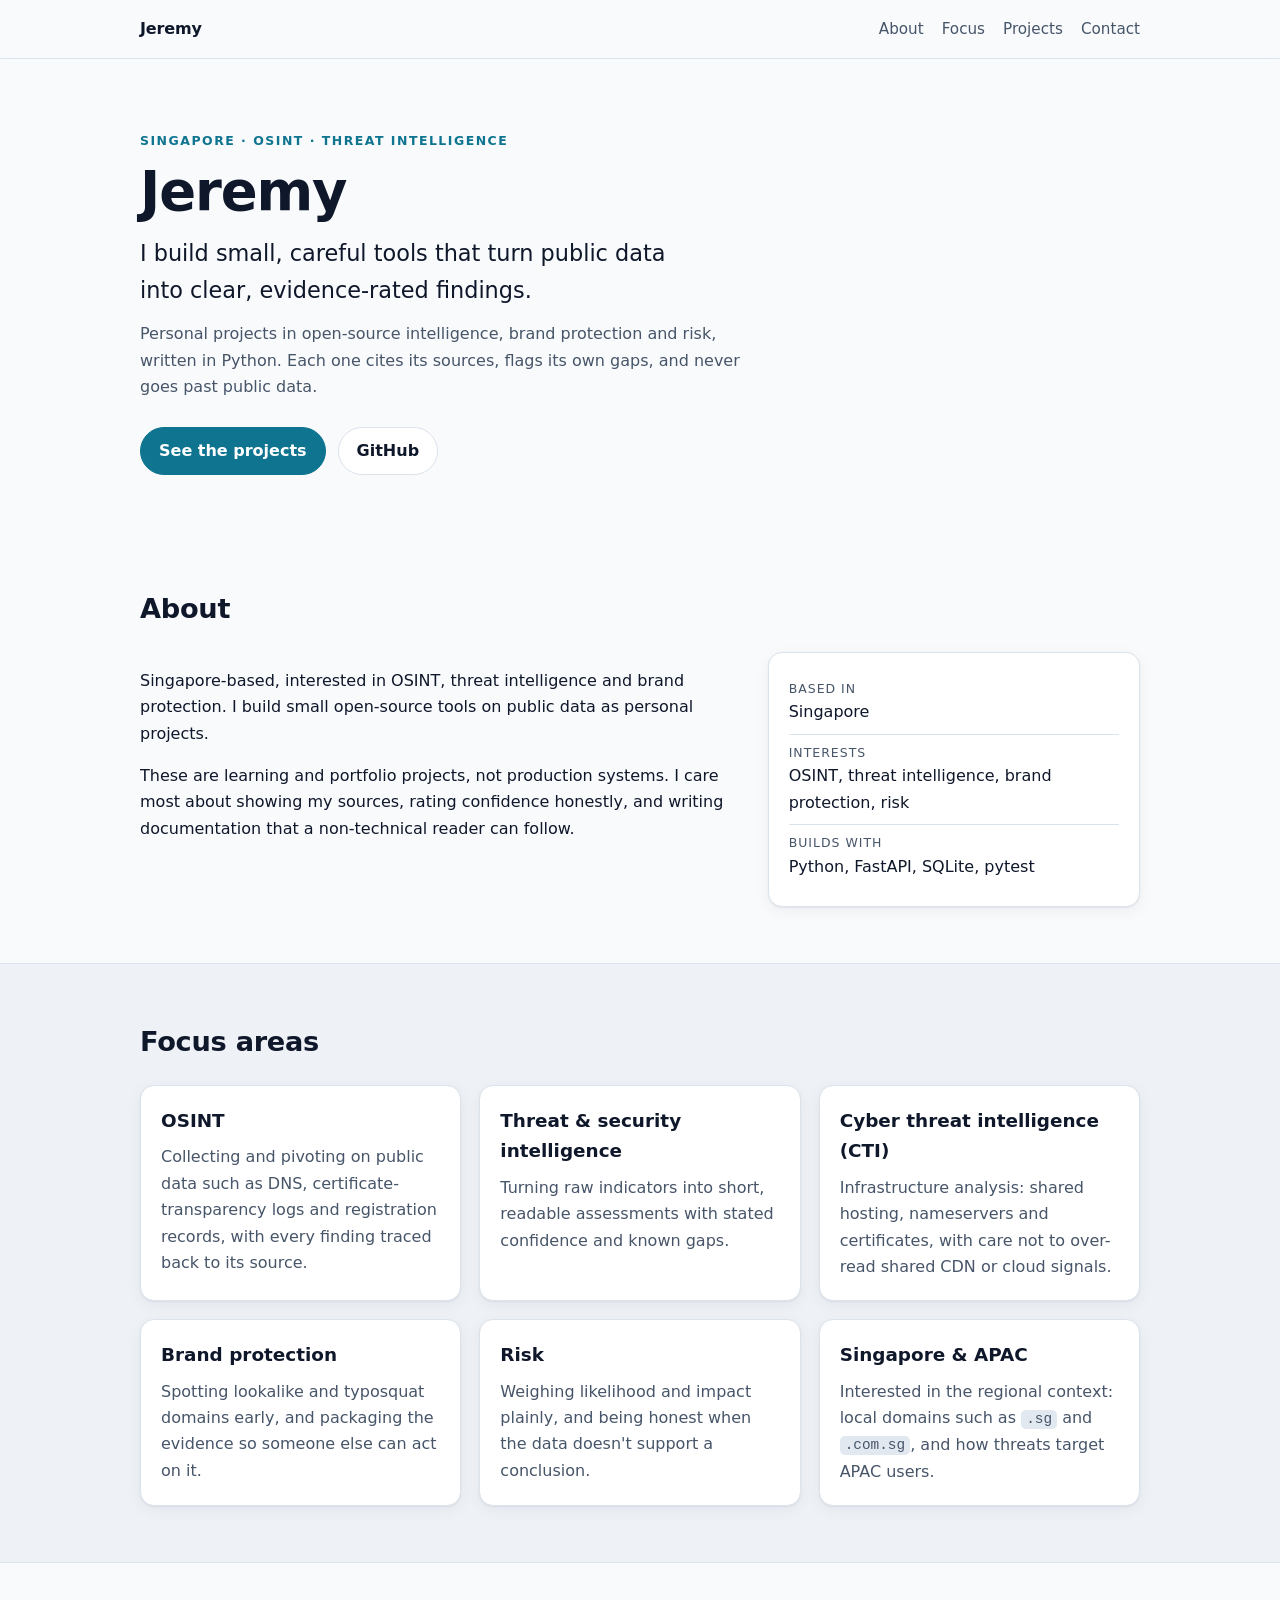
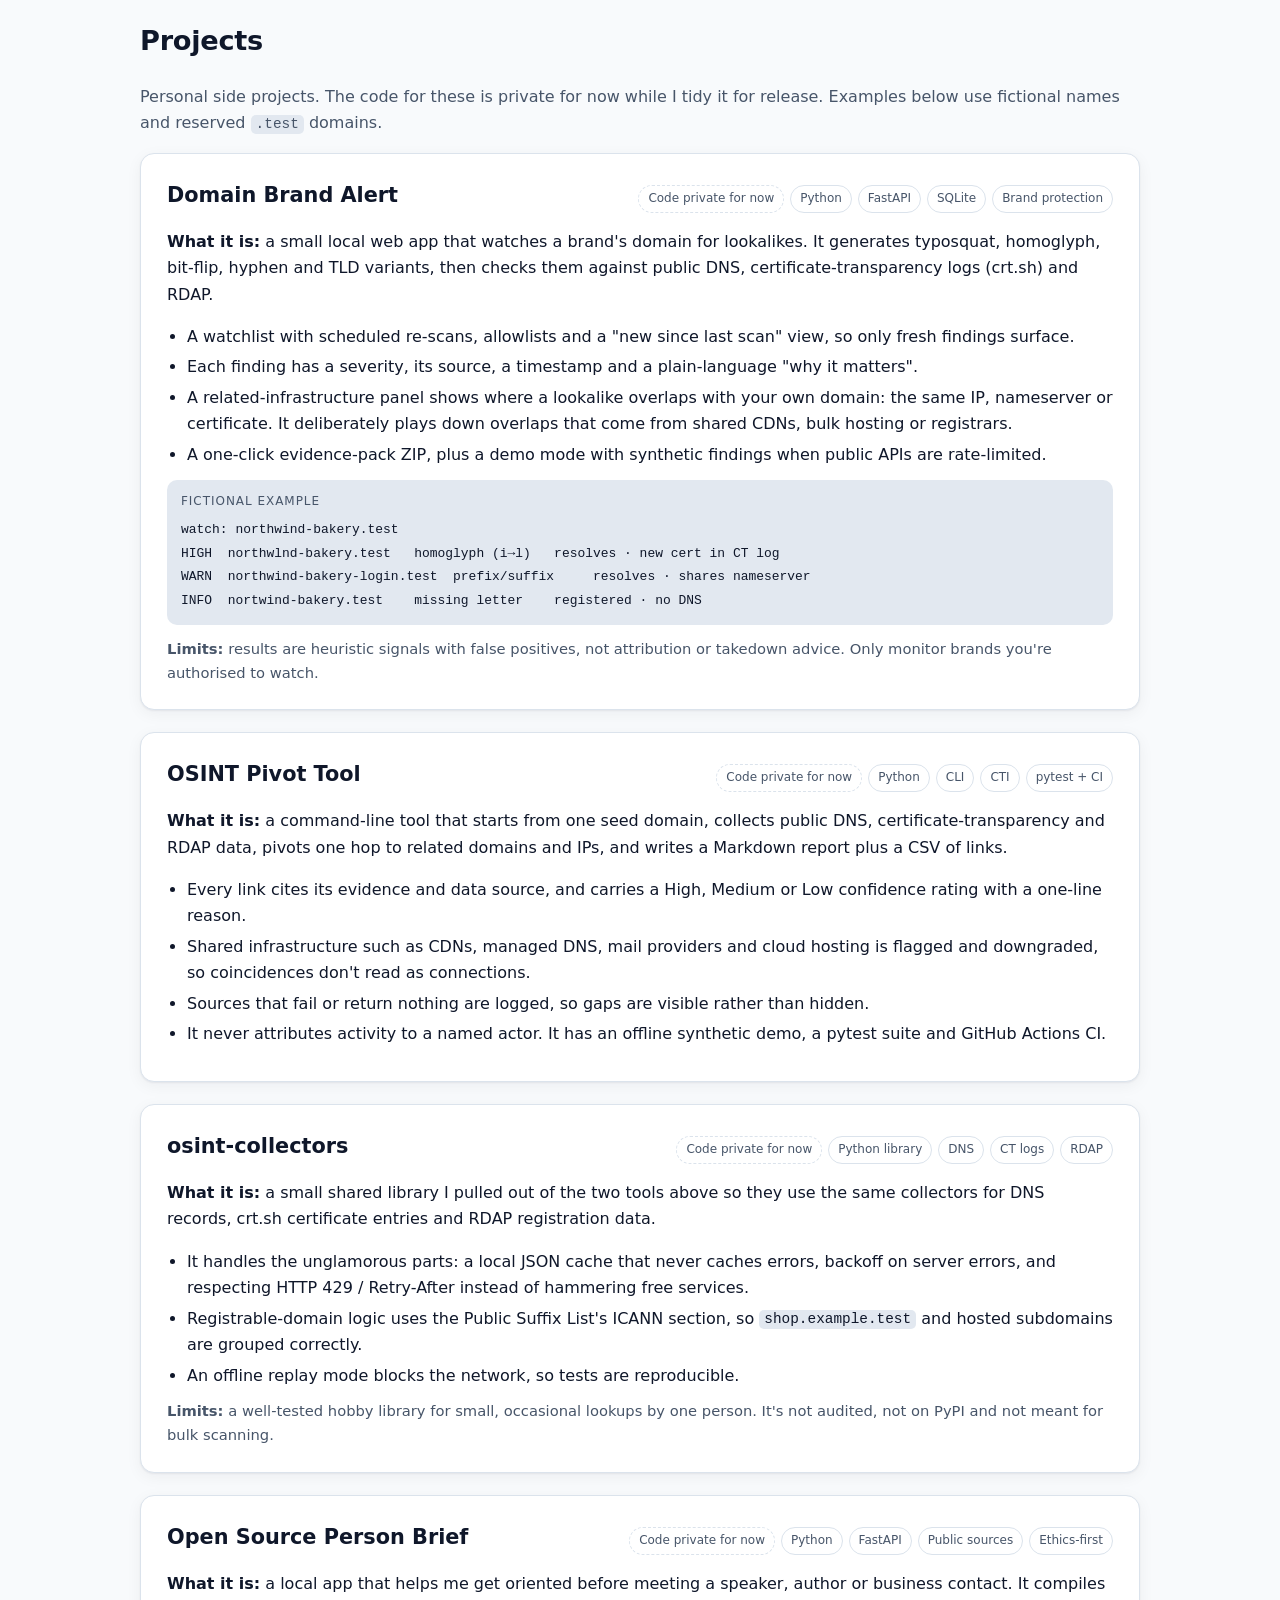
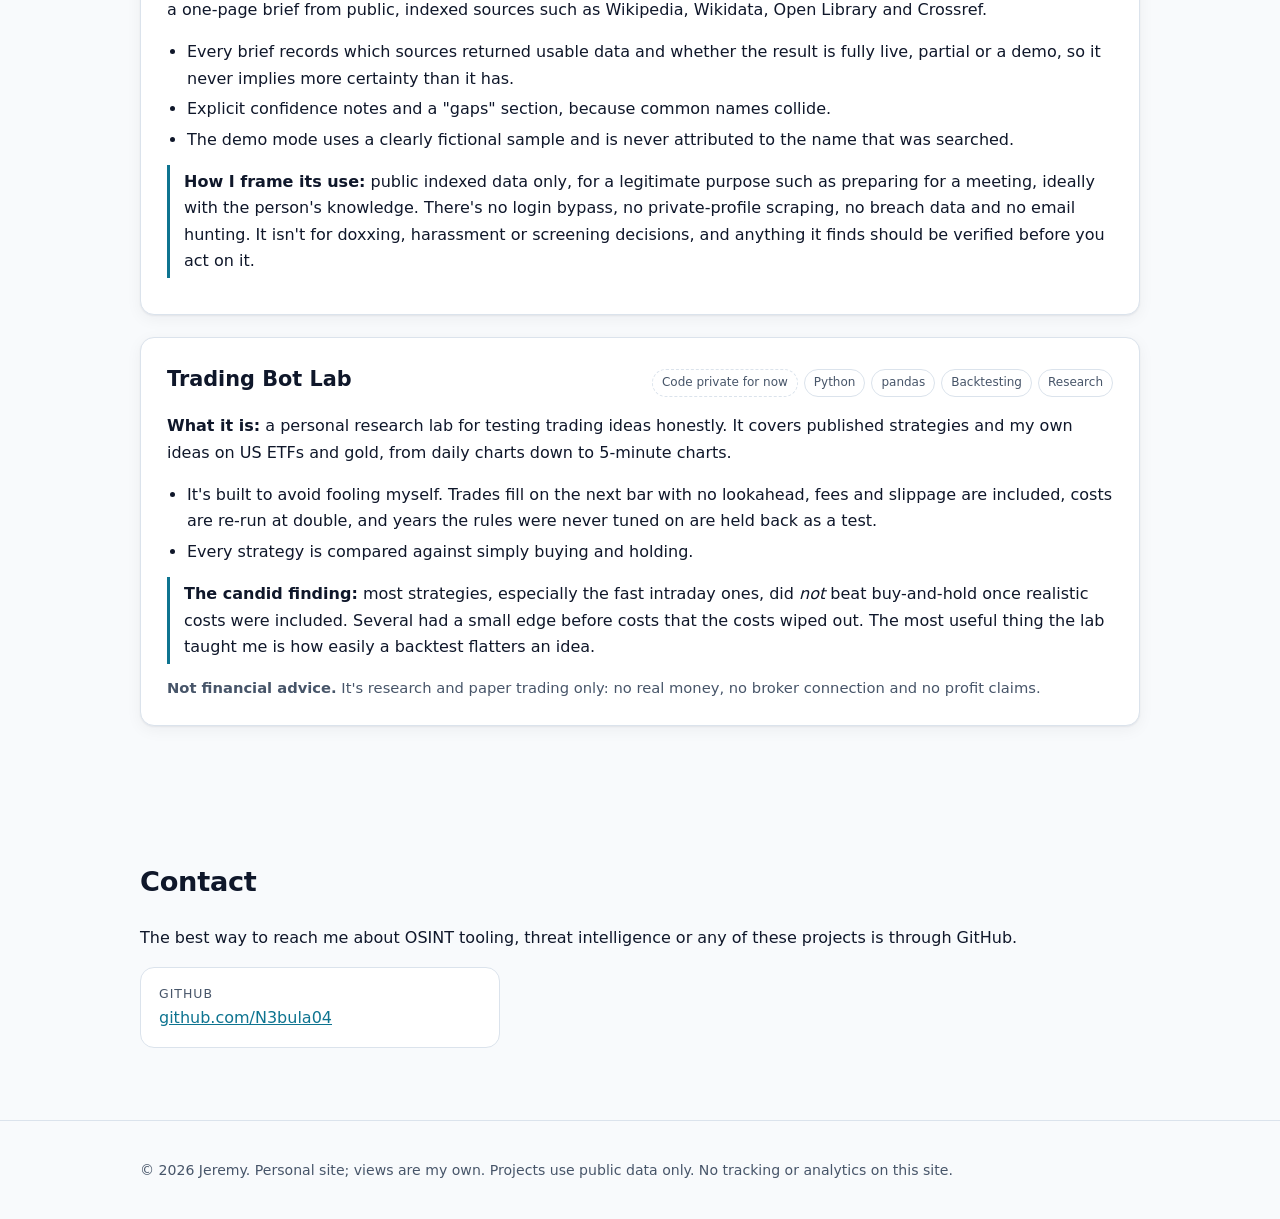
==== index.html @ 73bd2226 "Personal site: one-page static site for GitHub Pages" ====
<!doctype html>
<html lang="en-SG">
<head>
<meta charset="utf-8">
<meta name="viewport" content="width=device-width, initial-scale=1">
<title>Jeremy | OSINT &amp; threat intelligence projects</title>
<meta name="description" content="Personal site of Jeremy, Singapore: OSINT, threat intelligence and brand-protection side projects built on public data.">
<meta name="color-scheme" content="light dark">
<!-- No analytics, no tracking scripts, no external fonts. -->
<link rel="stylesheet" href="style.css">
</head>
<body>
<a class="skip" href="#main">Skip to content</a>

<header class="site-header">
  <nav class="wrap nav" aria-label="Main">
    <a class="brand" href="#top">Jeremy</a>
    <ul>
      <li><a href="#about">About</a></li>
      <li><a href="#focus">Focus</a></li>
      <li><a href="#projects">Projects</a></li>
      <li><a href="#contact">Contact</a></li>
    </ul>
  </nav>
</header>

<main id="main">
<section class="hero" id="top">
  <div class="wrap">
    <p class="eyebrow">Singapore · OSINT · Threat intelligence</p>
    <h1>Jeremy</h1>
    <p class="tagline">I build small, careful tools that turn public data into clear, evidence-rated findings.</p>
    <p class="lede">Personal projects in open-source intelligence, brand protection and risk, written in Python. Each one cites its sources, flags its own gaps, and never goes past public data.</p>
    <div class="cta">
      <a class="btn primary" href="#projects">See the projects</a>
      <a class="btn" href="https://github.com/N3bula04" rel="me noopener">GitHub</a>
    </div>
  </div>
</section>

<section id="about" class="wrap section">
  <h2>About</h2>
  <div class="about">
    <div>
      <p>Singapore-based, interested in OSINT, threat intelligence and brand protection. I build small open-source tools on public data as personal projects.</p>
      <p>These are learning and portfolio projects, not production systems. I care most about showing my sources, rating confidence honestly, and writing documentation that a non-technical reader can follow.</p>
    </div>
    <ul class="facts">
      <li><span>Based in</span> Singapore</li>
      <li><span>Interests</span> OSINT, threat intelligence, brand protection, risk</li>
      <li><span>Builds with</span> Python, FastAPI, SQLite, pytest</li>
    </ul>
  </div>
</section>

<section id="focus" class="band">
  <div class="wrap section">
    <h2>Focus areas</h2>
    <div class="grid cards6">
      <article class="card"><h3>OSINT</h3><p>Collecting and pivoting on public data such as DNS, certificate-transparency logs and registration records, with every finding traced back to its source.</p></article>
      <article class="card"><h3>Threat &amp; security intelligence</h3><p>Turning raw indicators into short, readable assessments with stated confidence and known gaps.</p></article>
      <article class="card"><h3>Cyber threat intelligence (CTI)</h3><p>Infrastructure analysis: shared hosting, nameservers and certificates, with care not to over-read shared CDN or cloud signals.</p></article>
      <article class="card"><h3>Brand protection</h3><p>Spotting lookalike and typosquat domains early, and packaging the evidence so someone else can act on it.</p></article>
      <article class="card"><h3>Risk</h3><p>Weighing likelihood and impact plainly, and being honest when the data doesn't support a conclusion.</p></article>
      <article class="card"><h3>Singapore &amp; APAC</h3><p>Interested in the regional context: local domains such as <code>.sg</code> and <code>.com.sg</code>, and how threats target APAC users.</p></article>
    </div>
  </div>
</section>

<section id="projects" class="wrap section">
  <h2>Projects</h2>
  <p class="muted">Personal side projects. The code for these is private for now while I tidy it for release. Examples below use fictional names and reserved <code>.test</code> domains.</p>

  <article class="project">
    <header><h3>Domain Brand Alert</h3><p class="tags"><span class="priv">Code private for now</span><span>Python</span><span>FastAPI</span><span>SQLite</span><span>Brand protection</span></p></header>
    <p><strong>What it is:</strong> a small local web app that watches a brand's domain for lookalikes. It generates typosquat, homoglyph, bit-flip, hyphen and TLD variants, then checks them against public DNS, certificate-transparency logs (crt.sh) and RDAP.</p>
    <ul>
      <li>A watchlist with scheduled re-scans, allowlists and a "new since last scan" view, so only fresh findings surface.</li>
      <li>Each finding has a severity, its source, a timestamp and a plain-language "why it matters".</li>
      <li>A related-infrastructure panel shows where a lookalike overlaps with your own domain: the same IP, nameserver or certificate. It deliberately plays down overlaps that come from shared CDNs, bulk hosting or registrars.</li>
      <li>A one-click evidence-pack ZIP, plus a demo mode with synthetic findings when public APIs are rate-limited.</li>
    </ul>
    <div class="example" aria-label="Fictional example">
      <p class="ex-title">Fictional example</p>
      <pre><code>watch: northwind-bakery.test
HIGH  northwlnd-bakery.test   homoglyph (i→l)   resolves · new cert in CT log
WARN  northwind-bakery-login.test  prefix/suffix     resolves · shares nameserver
INFO  nortwind-bakery.test    missing letter    registered · no DNS</code></pre>
    </div>
    <p class="limits"><strong>Limits:</strong> results are heuristic signals with false positives, not attribution or takedown advice. Only monitor brands you're authorised to watch.</p>
  </article>

  <article class="project">
    <header><h3>OSINT Pivot Tool</h3><p class="tags"><span class="priv">Code private for now</span><span>Python</span><span>CLI</span><span>CTI</span><span>pytest + CI</span></p></header>
    <p><strong>What it is:</strong> a command-line tool that starts from one seed domain, collects public DNS, certificate-transparency and RDAP data, pivots one hop to related domains and IPs, and writes a Markdown report plus a CSV of links.</p>
    <ul>
      <li>Every link cites its evidence and data source, and carries a High, Medium or Low confidence rating with a one-line reason.</li>
      <li>Shared infrastructure such as CDNs, managed DNS, mail providers and cloud hosting is flagged and downgraded, so coincidences don't read as connections.</li>
      <li>Sources that fail or return nothing are logged, so gaps are visible rather than hidden.</li>
      <li>It never attributes activity to a named actor. It has an offline synthetic demo, a pytest suite and GitHub Actions CI.</li>
    </ul>
  </article>

  <article class="project">
    <header><h3>osint-collectors</h3><p class="tags"><span class="priv">Code private for now</span><span>Python library</span><span>DNS</span><span>CT logs</span><span>RDAP</span></p></header>
    <p><strong>What it is:</strong> a small shared library I pulled out of the two tools above so they use the same collectors for DNS records, crt.sh certificate entries and RDAP registration data.</p>
    <ul>
      <li>It handles the unglamorous parts: a local JSON cache that never caches errors, backoff on server errors, and respecting HTTP 429 / Retry-After instead of hammering free services.</li>
      <li>Registrable-domain logic uses the Public Suffix List's ICANN section, so <code>shop.example.test</code> and hosted subdomains are grouped correctly.</li>
      <li>An offline replay mode blocks the network, so tests are reproducible.</li>
    </ul>
    <p class="limits"><strong>Limits:</strong> a well-tested hobby library for small, occasional lookups by one person. It's not audited, not on PyPI and not meant for bulk scanning.</p>
  </article>

  <article class="project">
    <header><h3>Open Source Person Brief</h3><p class="tags"><span class="priv">Code private for now</span><span>Python</span><span>FastAPI</span><span>Public sources</span><span>Ethics-first</span></p></header>
    <p><strong>What it is:</strong> a local app that helps me get oriented before meeting a speaker, author or business contact. It compiles a one-page brief from public, indexed sources such as Wikipedia, Wikidata, Open Library and Crossref.</p>
    <ul>
      <li>Every brief records which sources returned usable data and whether the result is fully live, partial or a demo, so it never implies more certainty than it has.</li>
      <li>Explicit confidence notes and a "gaps" section, because common names collide.</li>
      <li>The demo mode uses a clearly fictional sample and is never attributed to the name that was searched.</li>
    </ul>
    <div class="ethics">
      <p><strong>How I frame its use:</strong> public indexed data only, for a legitimate purpose such as preparing for a meeting, ideally with the person's knowledge. There's no login bypass, no private-profile scraping, no breach data and no email hunting. It isn't for doxxing, harassment or screening decisions, and anything it finds should be verified before you act on it.</p>
    </div>
  </article>

  <article class="project">
    <header><h3>Trading Bot Lab</h3><p class="tags"><span class="priv">Code private for now</span><span>Python</span><span>pandas</span><span>Backtesting</span><span>Research</span></p></header>
    <p><strong>What it is:</strong> a personal research lab for testing trading ideas honestly. It covers published strategies and my own ideas on US ETFs and gold, from daily charts down to 5-minute charts.</p>
    <ul>
      <li>It's built to avoid fooling myself. Trades fill on the next bar with no lookahead, fees and slippage are included, costs are re-run at double, and years the rules were never tuned on are held back as a test.</li>
      <li>Every strategy is compared against simply buying and holding.</li>
    </ul>
    <p class="finding"><strong>The candid finding:</strong> most strategies, especially the fast intraday ones, did <em>not</em> beat buy-and-hold once realistic costs were included. Several had a small edge before costs that the costs wiped out. The most useful thing the lab taught me is how easily a backtest flatters an idea.</p>
    <p class="limits"><strong>Not financial advice.</strong> It's research and paper trading only: no real money, no broker connection and no profit claims.</p>
  </article>
</section>


<section id="contact" class="wrap section">
  <h2>Contact</h2>
  <p>The best way to reach me about OSINT tooling, threat intelligence or any of these projects is through GitHub.</p>
  <ul class="contact">
    <li><span>GitHub</span> <a href="https://github.com/N3bula04" rel="me noopener">github.com/N3bula04</a></li>
  </ul>
</section>
</main>

<footer class="site-footer">
  <div class="wrap">
    <p>© 2026 Jeremy. Personal site; views are my own. Projects use public data only. No tracking or analytics on this site.</p>
  </div>
</footer>
</body>
</html>
---- style.css ----
:root{
  --bg:#f8fafc; --surface:#ffffff; --band:#eef2f7; --text:#0f172a; --muted:#475569;
  --border:#dbe3ec; --accent:#0e7490; --accent-ink:#ffffff; --code:#e2e8f0; --mark:#fef3c7; --mark-ink:#78350f;
  --radius:14px; --shadow:0 1px 2px rgba(15,23,42,.06),0 4px 16px rgba(15,23,42,.05);
}
@media (prefers-color-scheme: dark){
  :root{
    --bg:#0b1220; --surface:#111a2b; --band:#0f1728; --text:#e5e9f0; --muted:#9aa7ba;
    --border:#22304a; --accent:#22d3ee; --accent-ink:#06202a; --code:#1a2539; --mark:#3b2f0b; --mark-ink:#fde68a;
    --shadow:none;
  }
}
*{box-sizing:border-box}
html{scroll-behavior:smooth}
body{margin:0;background:var(--bg);color:var(--text);font:16px/1.65 system-ui,-apple-system,"Segoe UI",Roboto,"Helvetica Neue",Arial,sans-serif;-webkit-text-size-adjust:100%}
a{color:var(--accent)}
code,pre{font-family:ui-monospace,SFMono-Regular,Menlo,Consolas,monospace;font-size:.9em}
code{background:var(--code);padding:.1em .35em;border-radius:5px}
mark{background:var(--mark);color:var(--mark-ink);padding:0 .2em;border-radius:4px}
.ph{color:var(--muted)}
.wrap{max-width:1040px;margin:0 auto;padding:0 20px}
.skip{position:absolute;left:-9999px}.skip:focus{left:12px;top:12px;background:var(--surface);padding:8px;z-index:10}
.draft-banner{background:var(--mark);color:var(--mark-ink);text-align:center;font-size:.85rem;padding:6px 12px}
.site-header{position:sticky;top:0;z-index:5;background:color-mix(in srgb,var(--bg) 88%,transparent);backdrop-filter:blur(8px);border-bottom:1px solid var(--border)}
.nav{display:flex;align-items:center;justify-content:space-between;gap:12px;min-height:58px;flex-wrap:wrap}
.brand{font-weight:700;text-decoration:none;color:var(--text);letter-spacing:-.01em}
.nav ul{display:flex;gap:18px;list-style:none;margin:0;padding:0;flex-wrap:wrap}
.nav ul a{color:var(--muted);text-decoration:none;font-size:.95rem}.nav ul a:hover{color:var(--accent)}
.hero{padding:72px 0 56px}
.eyebrow{text-transform:uppercase;letter-spacing:.12em;font-size:.78rem;color:var(--accent);font-weight:600;margin:0 0 10px}
h1{font-size:clamp(2.2rem,6vw,3.4rem);line-height:1.1;margin:0 0 14px;letter-spacing:-.02em}
.tagline{font-size:clamp(1.15rem,2.6vw,1.4rem);margin:0 0 12px;max-width:40ch;font-weight:500}
.lede{color:var(--muted);max-width:62ch;margin:0 0 26px}
.cta{display:flex;gap:12px;flex-wrap:wrap}
.btn{display:inline-block;padding:10px 18px;border-radius:999px;border:1px solid var(--border);text-decoration:none;color:var(--text);font-weight:600;background:var(--surface)}
.btn.primary{background:var(--accent);border-color:var(--accent);color:var(--accent-ink)}
.section{padding:56px 20px}
.band{background:var(--band);border-top:1px solid var(--border);border-bottom:1px solid var(--border)}
h2{font-size:1.7rem;margin:0 0 20px;letter-spacing:-.01em}
h3{font-size:1.15rem;margin:0 0 8px}
.muted{color:var(--muted)}
.about{display:grid;grid-template-columns:1.6fr 1fr;gap:32px}
.facts{list-style:none;margin:0;padding:18px 20px;background:var(--surface);border:1px solid var(--border);border-radius:var(--radius);box-shadow:var(--shadow)}
.facts li{padding:8px 0;border-bottom:1px solid var(--border)}.facts li:last-child{border:0}
.facts span,.contact span{display:block;font-size:.78rem;text-transform:uppercase;letter-spacing:.08em;color:var(--muted)}
.grid{display:grid;gap:18px}
.cards6{grid-template-columns:repeat(3,1fr)}
.cards3{grid-template-columns:repeat(3,1fr)}
.card{background:var(--surface);border:1px solid var(--border);border-radius:var(--radius);padding:20px;box-shadow:var(--shadow)}
.card p{margin:0;color:var(--muted)}
.project{background:var(--surface);border:1px solid var(--border);border-radius:var(--radius);padding:24px 26px;margin:0 0 22px;box-shadow:var(--shadow)}
.project header{display:flex;justify-content:space-between;align-items:baseline;gap:12px;flex-wrap:wrap;margin-bottom:6px}
.project h3{font-size:1.3rem;margin:0}
.tags{display:flex;gap:6px;flex-wrap:wrap;margin:0}
.tags span{font-size:.75rem;padding:3px 9px;border-radius:999px;border:1px solid var(--border);color:var(--muted)}
.project ul{padding-left:20px;margin:10px 0}
.project li{margin:4px 0}
.limits{font-size:.92rem;color:var(--muted);margin:10px 0 0}
.example{background:var(--code);border-radius:10px;padding:12px 14px;margin:12px 0;overflow-x:auto}
.ex-title{margin:0 0 6px;font-size:.75rem;text-transform:uppercase;letter-spacing:.08em;color:var(--muted)}
.example pre{margin:0;white-space:pre}
.example code{background:none;padding:0}
.ethics,.finding{border-left:3px solid var(--accent);padding:4px 0 4px 14px;margin:12px 0}
.ethics p{margin:0}
.pill{font-size:.72rem;vertical-align:middle;padding:3px 9px;border-radius:999px;background:var(--mark);color:var(--mark-ink);font-weight:600;letter-spacing:.04em;text-transform:uppercase}
.disclosure{background:var(--surface);border:1px solid var(--border);border-radius:10px;padding:12px 16px;font-size:.95rem}
.kicker{font-size:.75rem!important;text-transform:uppercase;letter-spacing:.08em;color:var(--accent)!important;margin-bottom:6px!important}
.pick h3{margin-bottom:8px}.pick .meta{margin-top:10px;font-size:.9rem}
.contact{list-style:none;padding:0;display:grid;grid-template-columns:repeat(3,1fr);gap:18px}
.contact li{background:var(--surface);border:1px solid var(--border);border-radius:var(--radius);padding:16px 18px}
.site-footer{border-top:1px solid var(--border);padding:24px 0;color:var(--muted);font-size:.88rem}
@media (max-width:820px){
  .about{grid-template-columns:1fr}
  .cards6{grid-template-columns:repeat(2,1fr)}
  .cards3{grid-template-columns:1fr}
}
@media (max-width:540px){
  .cards6{grid-template-columns:1fr}
  .hero{padding:48px 0 36px}
  .section{padding:40px 18px}
  .nav ul{gap:12px}
  .project{padding:18px}
}
.tags .priv{border-style:dashed}
.contact{grid-template-columns:minmax(0,360px)}
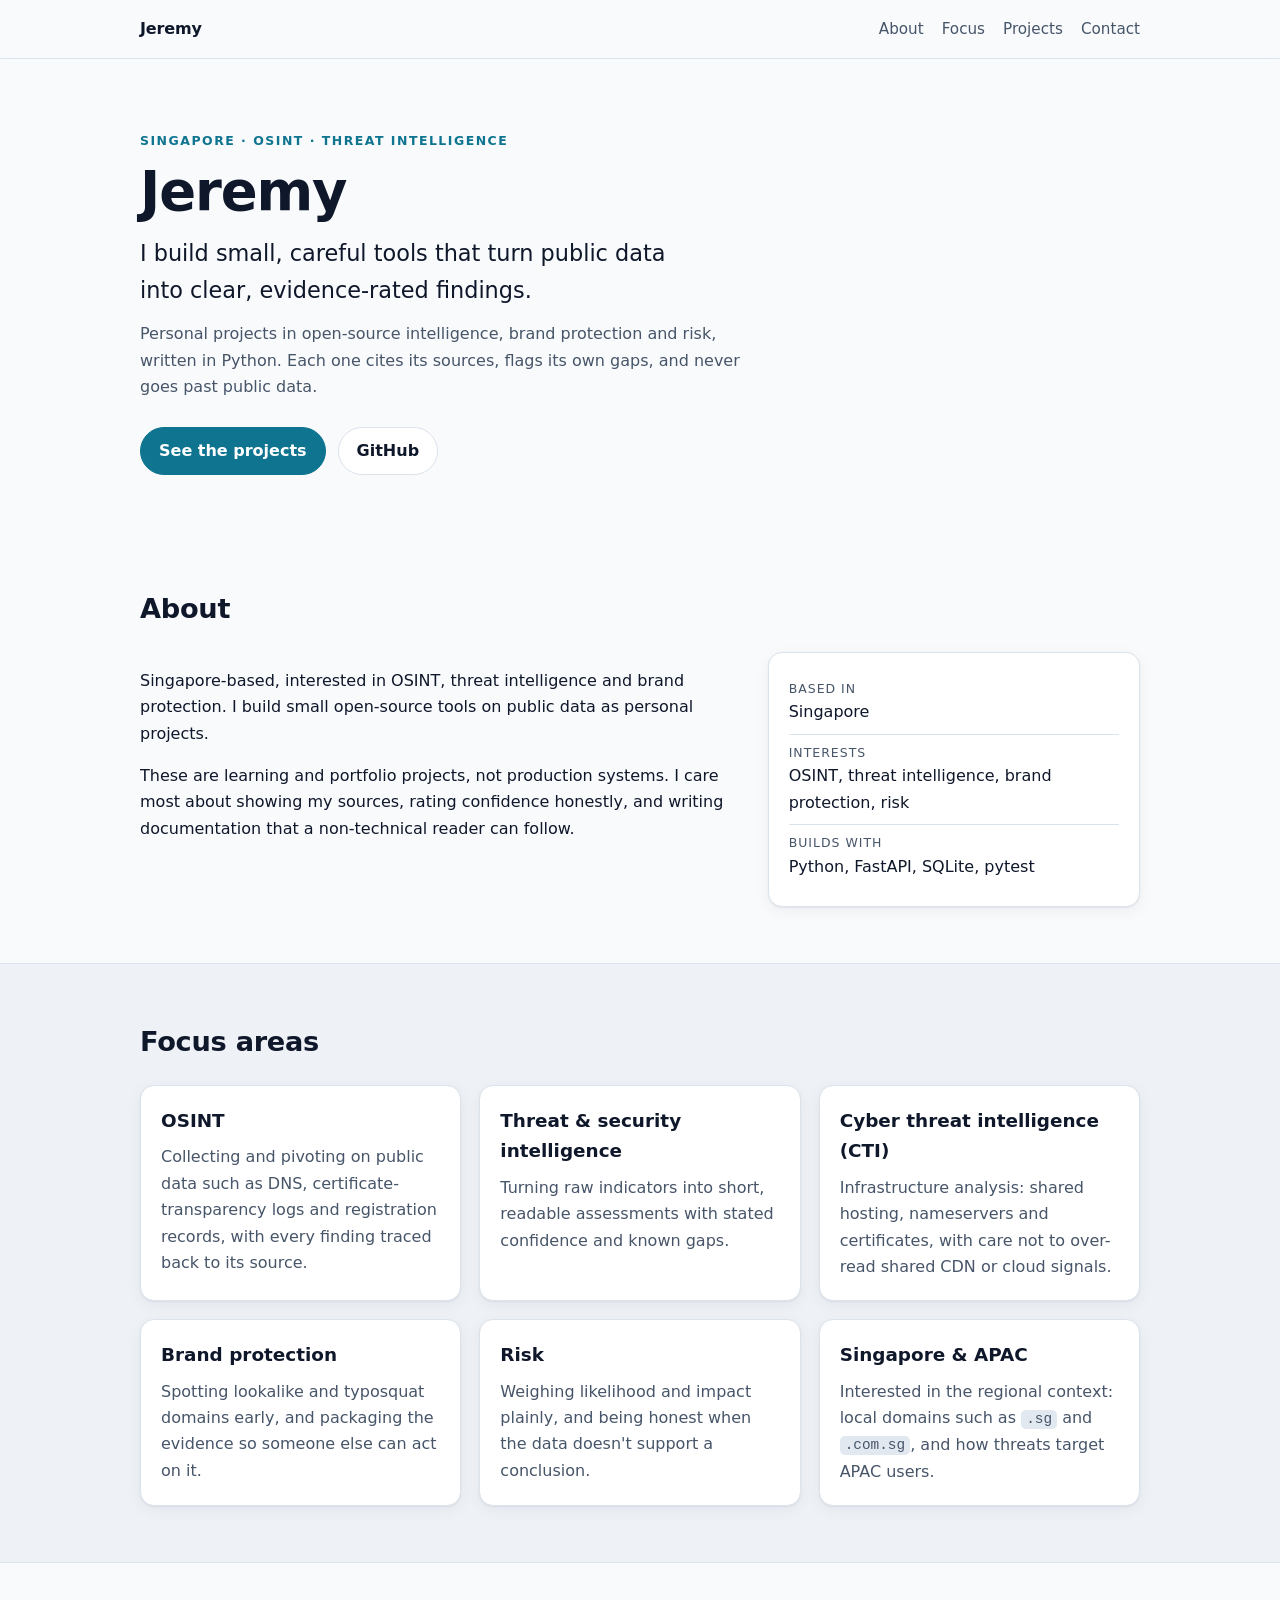
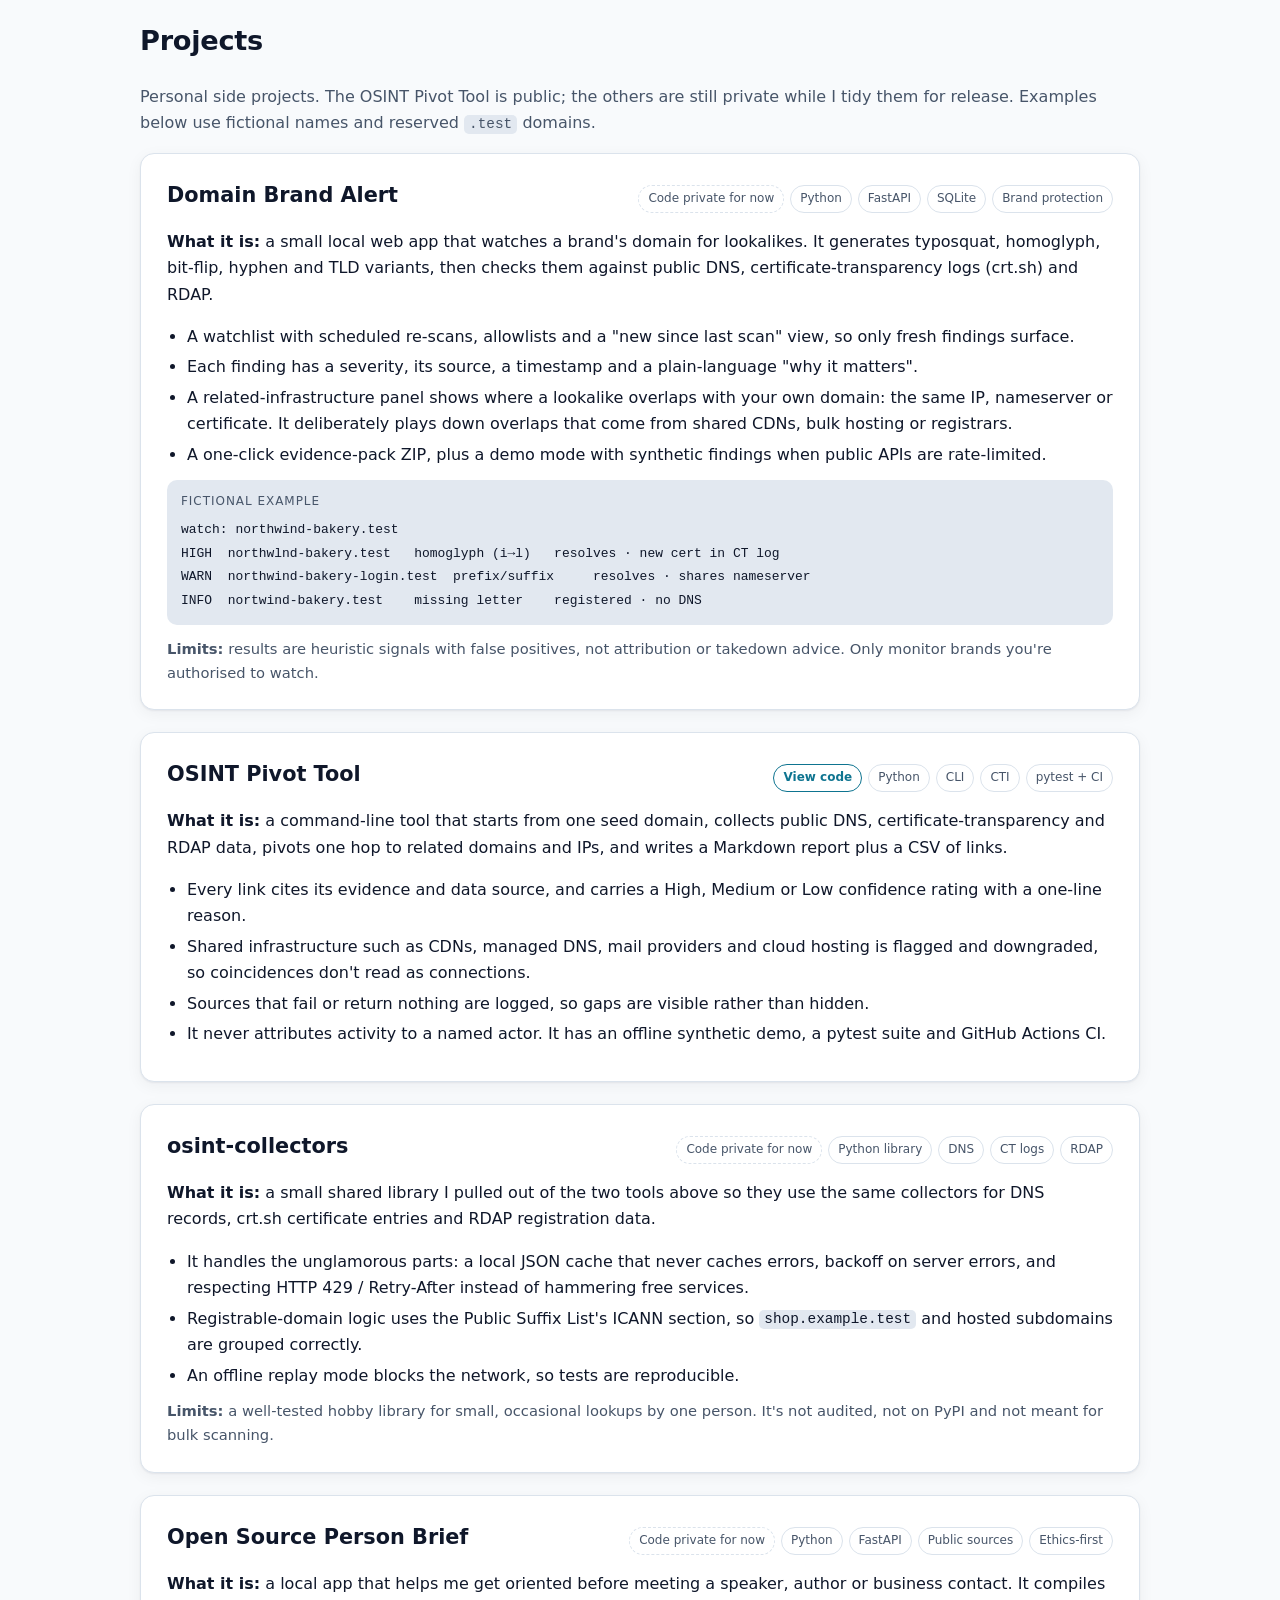
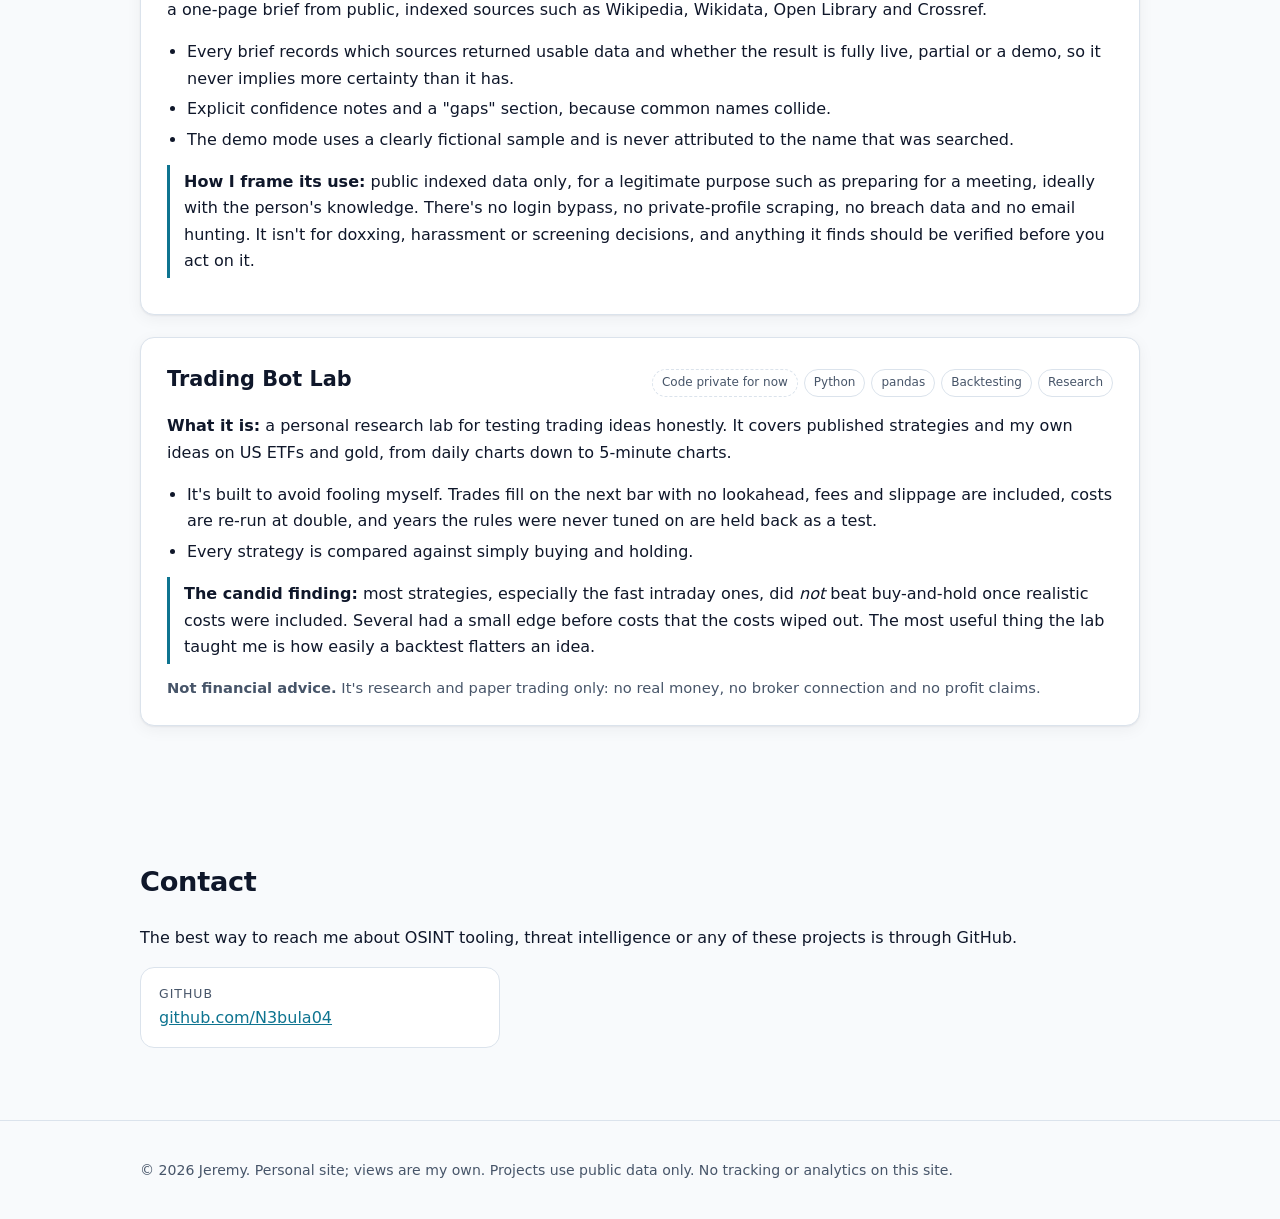
==== commit a4cbba75: "Link the public OSINT Pivot Tool from the projects section" ====
--- a/index.html
+++ b/index.html
@@ -69,7 +69,7 @@
 
 <section id="projects" class="wrap section">
   <h2>Projects</h2>
-  <p class="muted">Personal side projects. The code for these is private for now while I tidy it for release. Examples below use fictional names and reserved <code>.test</code> domains.</p>
+  <p class="muted">Personal side projects. The OSINT Pivot Tool is public; the others are still private while I tidy them for release. Examples below use fictional names and reserved <code>.test</code> domains.</p>
 
   <article class="project">
     <header><h3>Domain Brand Alert</h3><p class="tags"><span class="priv">Code private for now</span><span>Python</span><span>FastAPI</span><span>SQLite</span><span>Brand protection</span></p></header>
@@ -91,7 +91,7 @@
   </article>
 
   <article class="project">
-    <header><h3>OSINT Pivot Tool</h3><p class="tags"><span class="priv">Code private for now</span><span>Python</span><span>CLI</span><span>CTI</span><span>pytest + CI</span></p></header>
+    <header><h3>OSINT Pivot Tool</h3><p class="tags"><a class="code-link" href="https://github.com/N3bula04/osint-pivot-tool" rel="noopener">View code</a><span>Python</span><span>CLI</span><span>CTI</span><span>pytest + CI</span></p></header>
     <p><strong>What it is:</strong> a command-line tool that starts from one seed domain, collects public DNS, certificate-transparency and RDAP data, pivots one hop to related domains and IPs, and writes a Markdown report plus a CSV of links.</p>
     <ul>
       <li>Every link cites its evidence and data source, and carries a High, Medium or Low confidence rating with a one-line reason.</li>
--- a/style.css
+++ b/style.css
@@ -82,4 +82,7 @@
   .project{padding:18px}
 }
 .tags .priv{border-style:dashed}
+.tags a.code-link{font-size:.75rem;padding:3px 9px;border-radius:999px;border:1px solid var(--accent);color:var(--accent);text-decoration:none;font-weight:600}
+.tags a.code-link:hover{background:var(--accent);color:var(--accent-ink)}
+
 .contact{grid-template-columns:minmax(0,360px)}
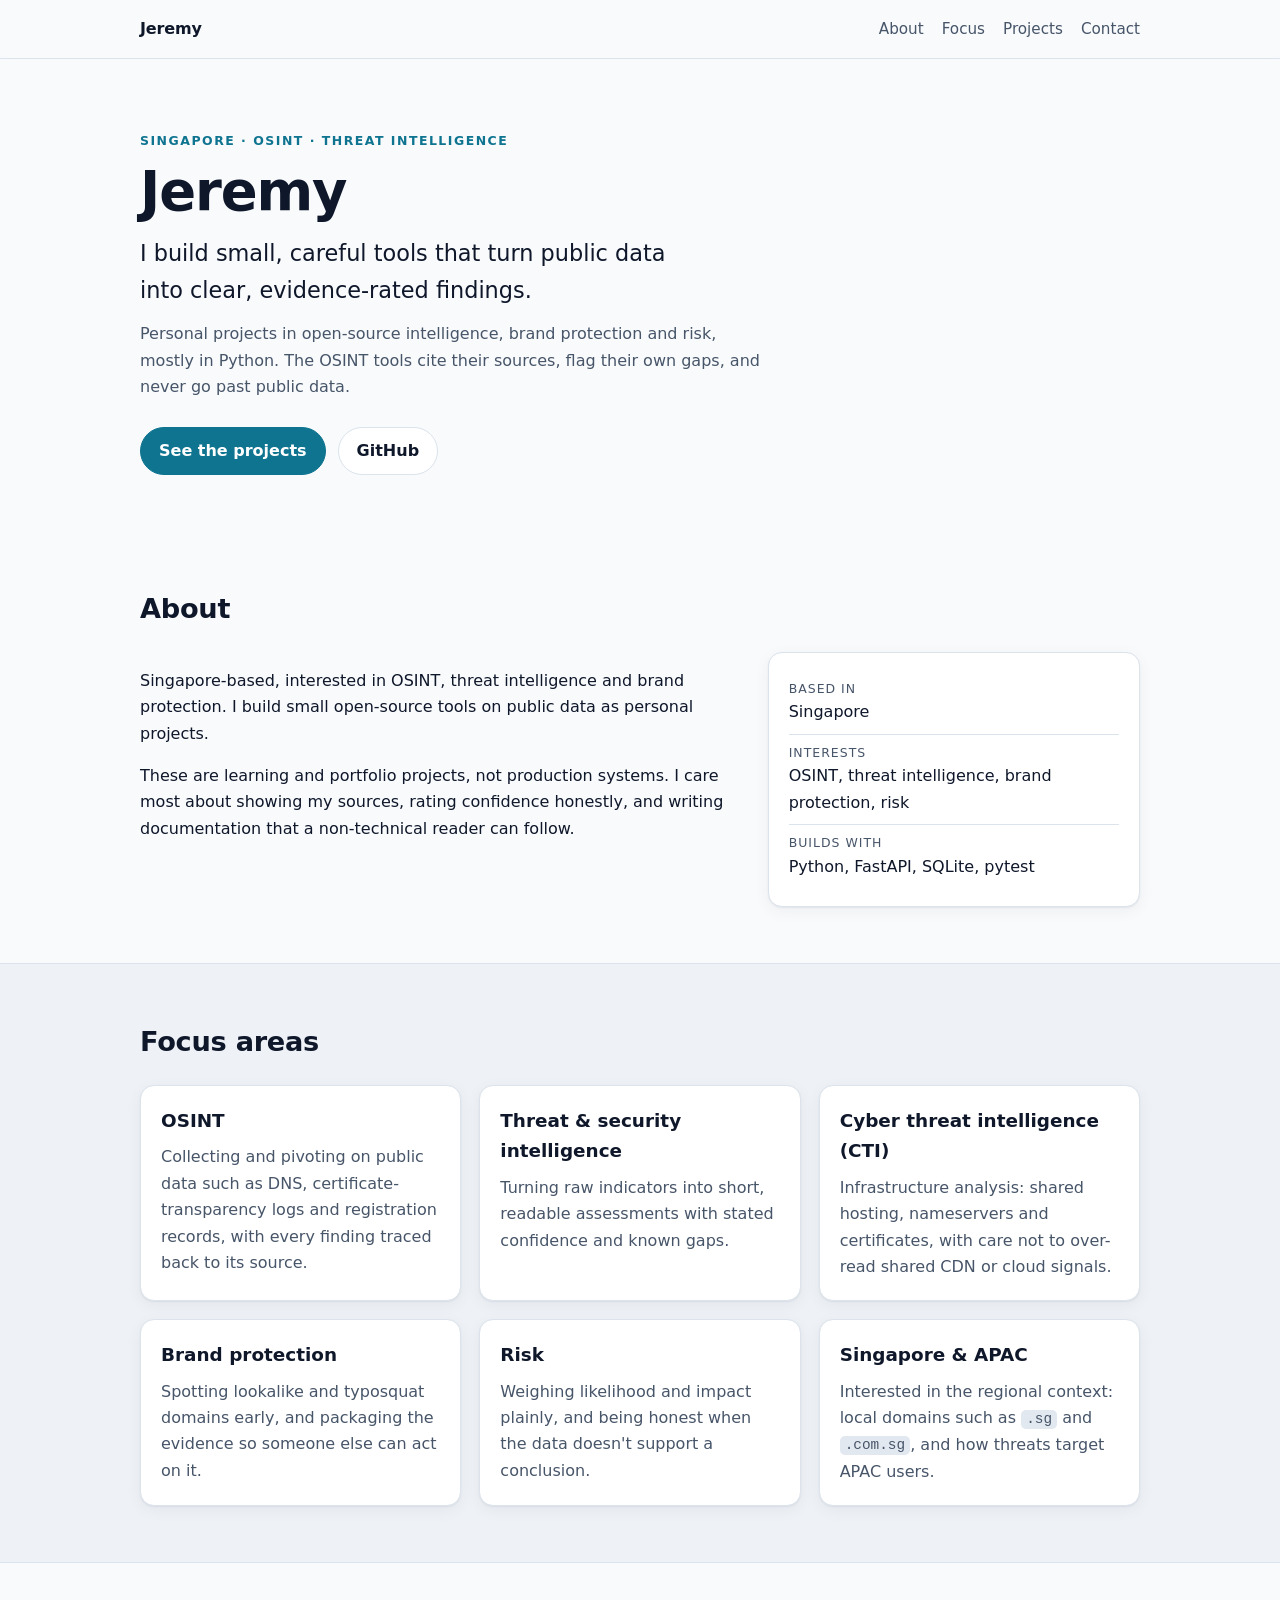
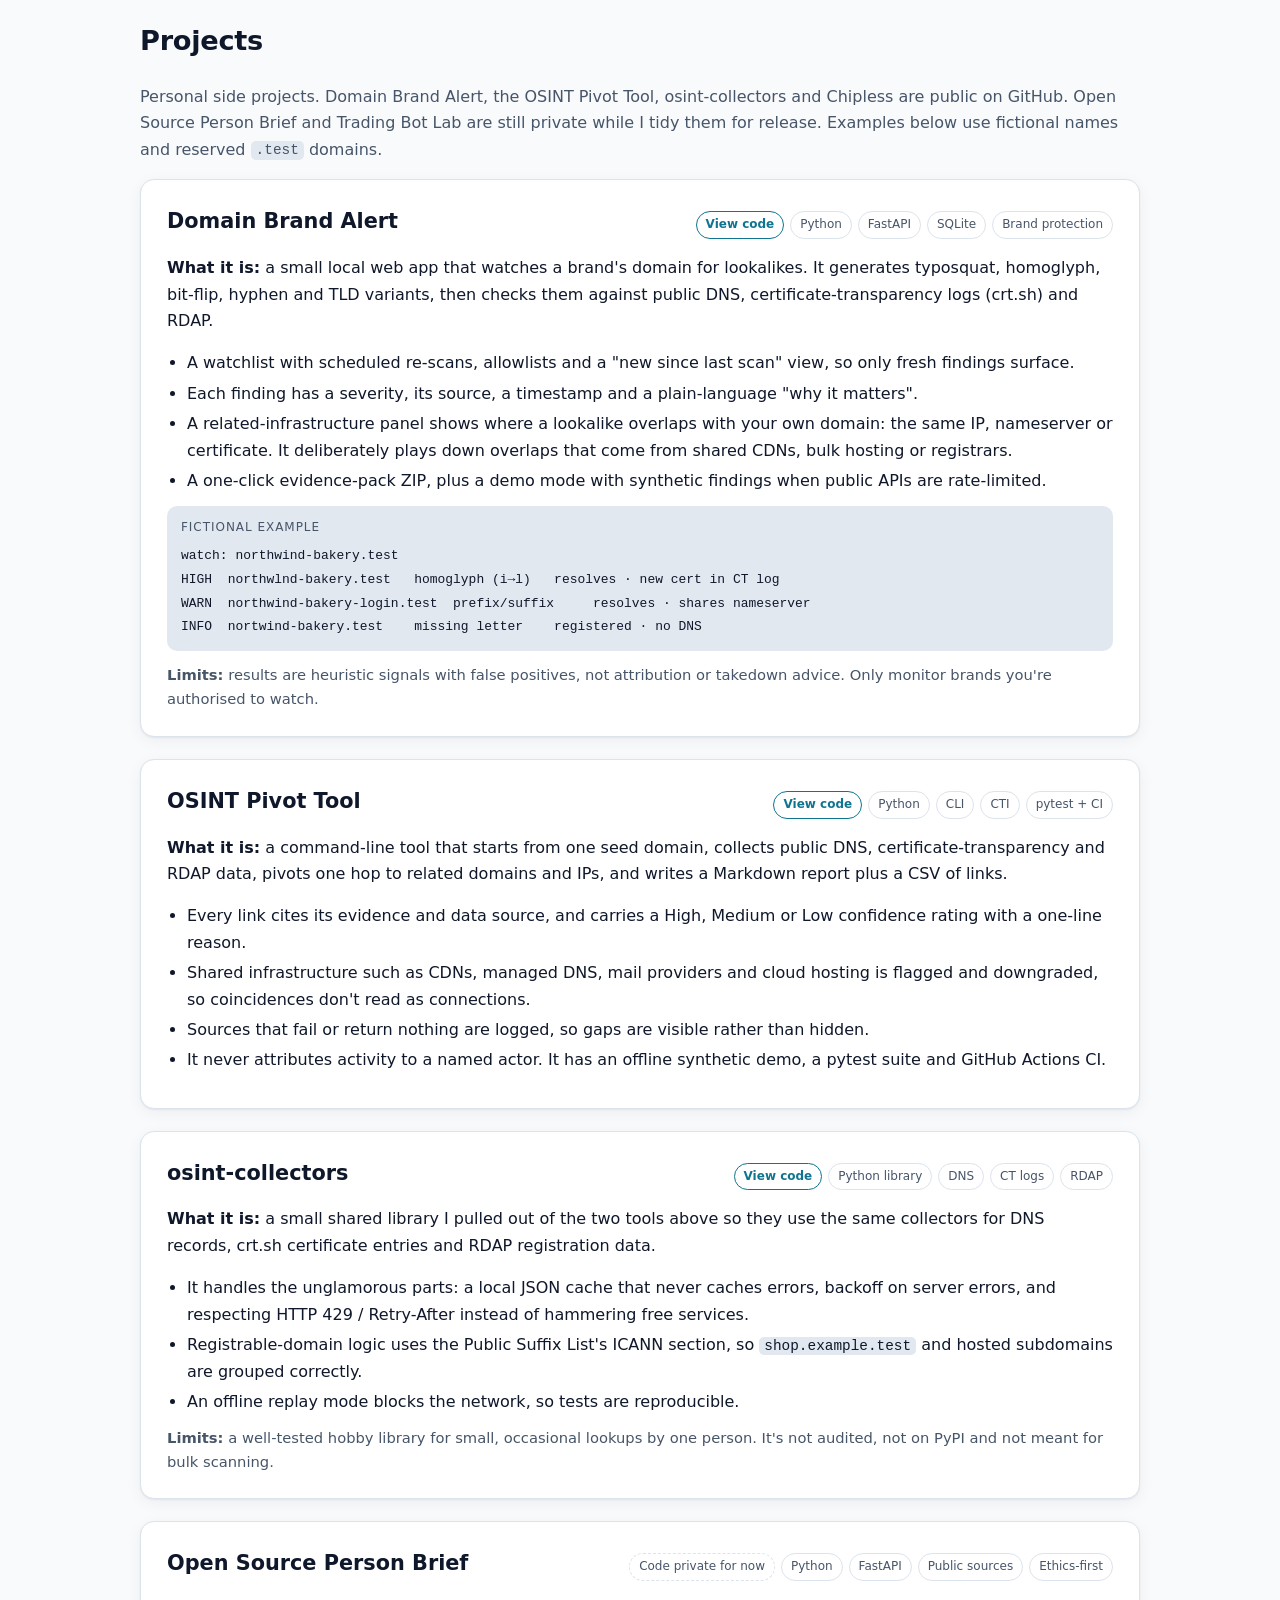
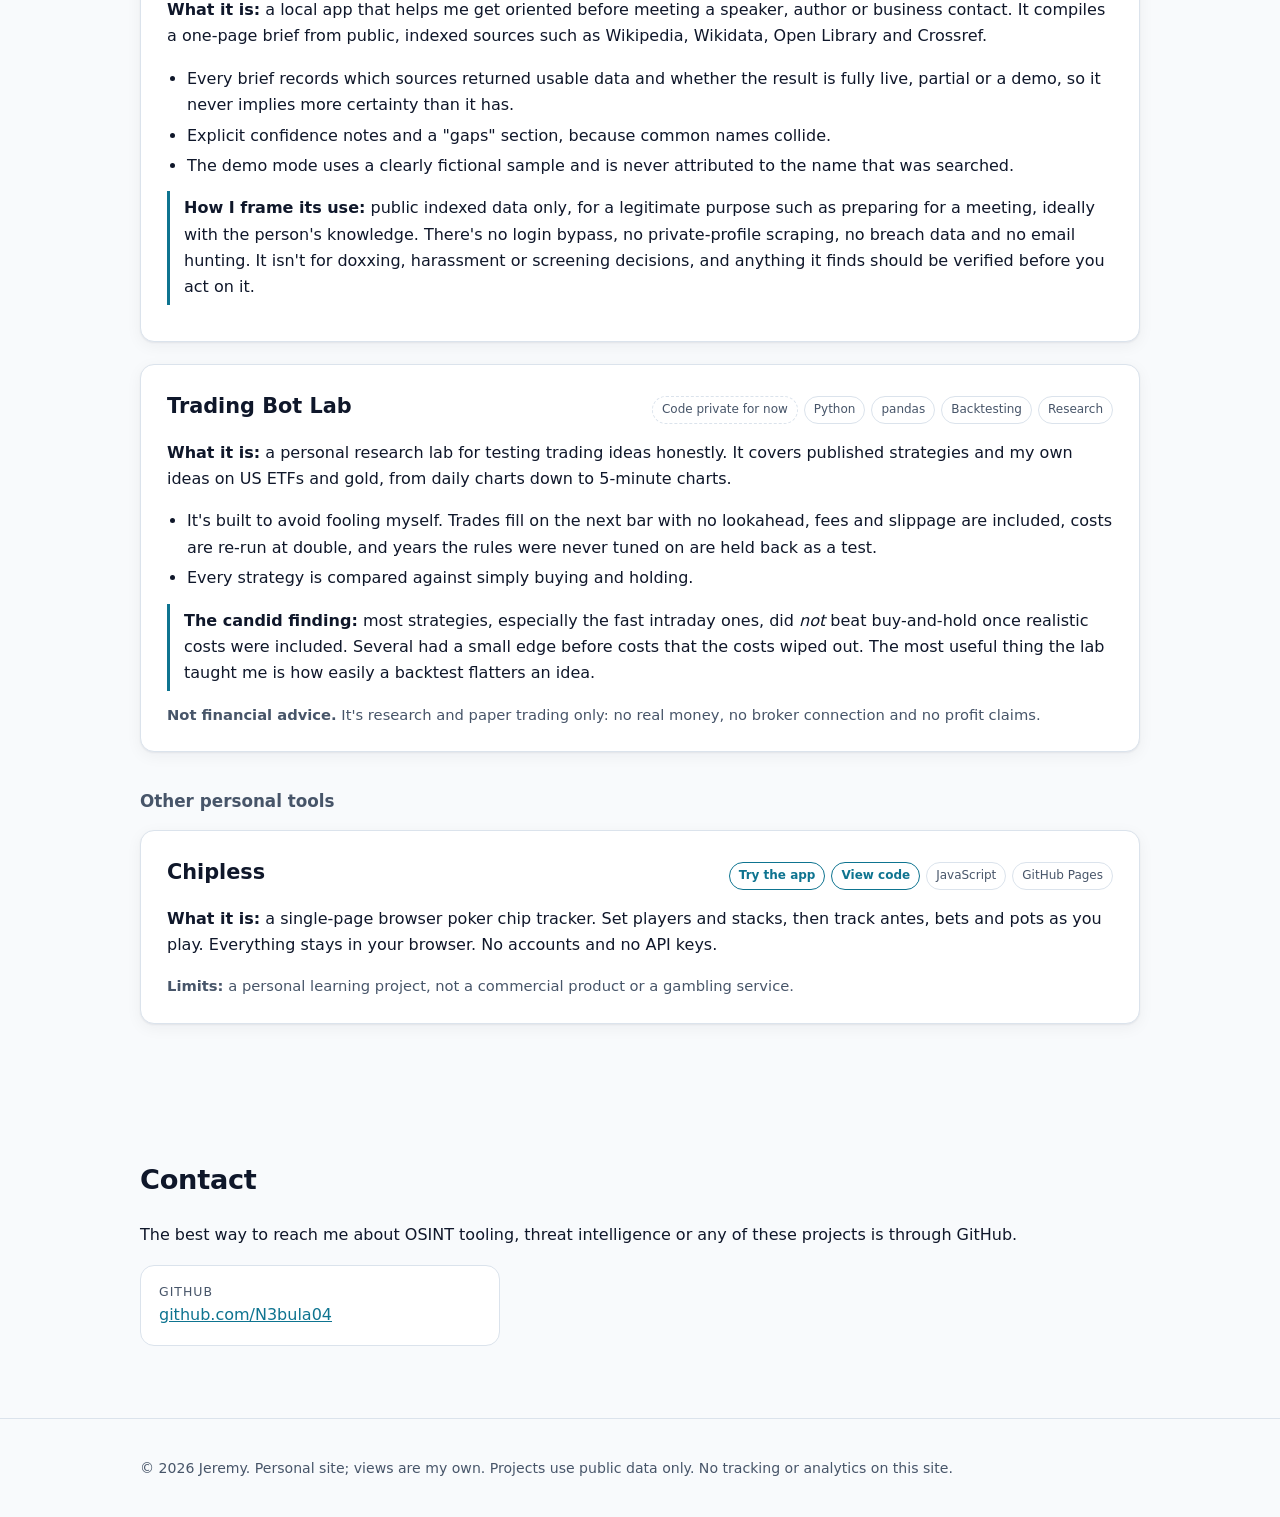
==== commit c2cf6dc0: "Link public Brand Alert, osint-collectors and Chipless from the site" ====
--- a/index.html
+++ b/index.html
@@ -30,7 +30,7 @@
     <p class="eyebrow">Singapore · OSINT · Threat intelligence</p>
     <h1>Jeremy</h1>
     <p class="tagline">I build small, careful tools that turn public data into clear, evidence-rated findings.</p>
-    <p class="lede">Personal projects in open-source intelligence, brand protection and risk, written in Python. Each one cites its sources, flags its own gaps, and never goes past public data.</p>
+    <p class="lede">Personal projects in open-source intelligence, brand protection and risk, mostly in Python. The OSINT tools cite their sources, flag their own gaps, and never go past public data.</p>
     <div class="cta">
       <a class="btn primary" href="#projects">See the projects</a>
       <a class="btn" href="https://github.com/N3bula04" rel="me noopener">GitHub</a>
@@ -69,10 +69,10 @@
 
 <section id="projects" class="wrap section">
   <h2>Projects</h2>
-  <p class="muted">Personal side projects. The OSINT Pivot Tool is public; the others are still private while I tidy them for release. Examples below use fictional names and reserved <code>.test</code> domains.</p>
+  <p class="muted">Personal side projects. Domain Brand Alert, the OSINT Pivot Tool, osint-collectors and Chipless are public on GitHub. Open Source Person Brief and Trading Bot Lab are still private while I tidy them for release. Examples below use fictional names and reserved <code>.test</code> domains.</p>
 
   <article class="project">
-    <header><h3>Domain Brand Alert</h3><p class="tags"><span class="priv">Code private for now</span><span>Python</span><span>FastAPI</span><span>SQLite</span><span>Brand protection</span></p></header>
+    <header><h3>Domain Brand Alert</h3><p class="tags"><a class="code-link" href="https://github.com/N3bula04/domain-brand-alert" rel="noopener" aria-label="View code for Domain Brand Alert">View code</a><span>Python</span><span>FastAPI</span><span>SQLite</span><span>Brand protection</span></p></header>
     <p><strong>What it is:</strong> a small local web app that watches a brand's domain for lookalikes. It generates typosquat, homoglyph, bit-flip, hyphen and TLD variants, then checks them against public DNS, certificate-transparency logs (crt.sh) and RDAP.</p>
     <ul>
       <li>A watchlist with scheduled re-scans, allowlists and a "new since last scan" view, so only fresh findings surface.</li>
@@ -80,7 +80,7 @@
       <li>A related-infrastructure panel shows where a lookalike overlaps with your own domain: the same IP, nameserver or certificate. It deliberately plays down overlaps that come from shared CDNs, bulk hosting or registrars.</li>
       <li>A one-click evidence-pack ZIP, plus a demo mode with synthetic findings when public APIs are rate-limited.</li>
     </ul>
-    <div class="example" aria-label="Fictional example">
+    <div class="example">
       <p class="ex-title">Fictional example</p>
       <pre><code>watch: northwind-bakery.test
 HIGH  northwlnd-bakery.test   homoglyph (i→l)   resolves · new cert in CT log
@@ -91,7 +91,7 @@
   </article>
 
   <article class="project">
-    <header><h3>OSINT Pivot Tool</h3><p class="tags"><a class="code-link" href="https://github.com/N3bula04/osint-pivot-tool" rel="noopener">View code</a><span>Python</span><span>CLI</span><span>CTI</span><span>pytest + CI</span></p></header>
+    <header><h3>OSINT Pivot Tool</h3><p class="tags"><a class="code-link" href="https://github.com/N3bula04/osint-pivot-tool" rel="noopener" aria-label="View code for OSINT Pivot Tool">View code</a><span>Python</span><span>CLI</span><span>CTI</span><span>pytest + CI</span></p></header>
     <p><strong>What it is:</strong> a command-line tool that starts from one seed domain, collects public DNS, certificate-transparency and RDAP data, pivots one hop to related domains and IPs, and writes a Markdown report plus a CSV of links.</p>
     <ul>
       <li>Every link cites its evidence and data source, and carries a High, Medium or Low confidence rating with a one-line reason.</li>
@@ -102,7 +102,7 @@
   </article>
 
   <article class="project">
-    <header><h3>osint-collectors</h3><p class="tags"><span class="priv">Code private for now</span><span>Python library</span><span>DNS</span><span>CT logs</span><span>RDAP</span></p></header>
+    <header><h3>osint-collectors</h3><p class="tags"><a class="code-link" href="https://github.com/N3bula04/osint-collectors" rel="noopener" aria-label="View code for osint-collectors">View code</a><span>Python library</span><span>DNS</span><span>CT logs</span><span>RDAP</span></p></header>
     <p><strong>What it is:</strong> a small shared library I pulled out of the two tools above so they use the same collectors for DNS records, crt.sh certificate entries and RDAP registration data.</p>
     <ul>
       <li>It handles the unglamorous parts: a local JSON cache that never caches errors, backoff on server errors, and respecting HTTP 429 / Retry-After instead of hammering free services.</li>
@@ -135,6 +135,15 @@
     <p class="finding"><strong>The candid finding:</strong> most strategies, especially the fast intraday ones, did <em>not</em> beat buy-and-hold once realistic costs were included. Several had a small edge before costs that the costs wiped out. The most useful thing the lab taught me is how easily a backtest flatters an idea.</p>
     <p class="limits"><strong>Not financial advice.</strong> It's research and paper trading only: no real money, no broker connection and no profit claims.</p>
   </article>
+
+  <div class="other-tools">
+    <p class="other-heading">Other personal tools</p>
+    <article class="project">
+      <header><h3>Chipless</h3><p class="tags"><a class="code-link" href="https://n3bula04.github.io/poker/" rel="noopener" aria-label="Try the Chipless app">Try the app</a><a class="code-link" href="https://github.com/N3bula04/poker" rel="noopener" aria-label="View code for Chipless">View code</a><span>JavaScript</span><span>GitHub Pages</span></p></header>
+      <p><strong>What it is:</strong> a single-page browser poker chip tracker. Set players and stacks, then track antes, bets and pots as you play. Everything stays in your browser. No accounts and no API keys.</p>
+      <p class="limits"><strong>Limits:</strong> a personal learning project, not a commercial product or a gambling service.</p>
+    </article>
+  </div>
 </section>
 
 
--- a/style.css
+++ b/style.css
@@ -11,7 +11,7 @@
   }
 }
 *{box-sizing:border-box}
-html{scroll-behavior:smooth}
+html{scroll-behavior:smooth;scroll-padding-top:72px}
 body{margin:0;background:var(--bg);color:var(--text);font:16px/1.65 system-ui,-apple-system,"Segoe UI",Roboto,"Helvetica Neue",Arial,sans-serif;-webkit-text-size-adjust:100%}
 a{color:var(--accent)}
 code,pre{font-family:ui-monospace,SFMono-Regular,Menlo,Consolas,monospace;font-size:.9em}
@@ -75,6 +75,7 @@
   .cards3{grid-template-columns:1fr}
 }
 @media (max-width:540px){
+  html{scroll-padding-top:104px}
   .cards6{grid-template-columns:1fr}
   .hero{padding:48px 0 36px}
   .section{padding:40px 18px}
@@ -86,3 +87,6 @@
 .tags a.code-link:hover{background:var(--accent);color:var(--accent-ink)}
 
 .contact{grid-template-columns:minmax(0,360px)}
+
+.other-tools{margin-top:36px}
+.other-heading{font-size:1.05rem;color:var(--muted);font-weight:600;margin:0 0 14px;letter-spacing:0}
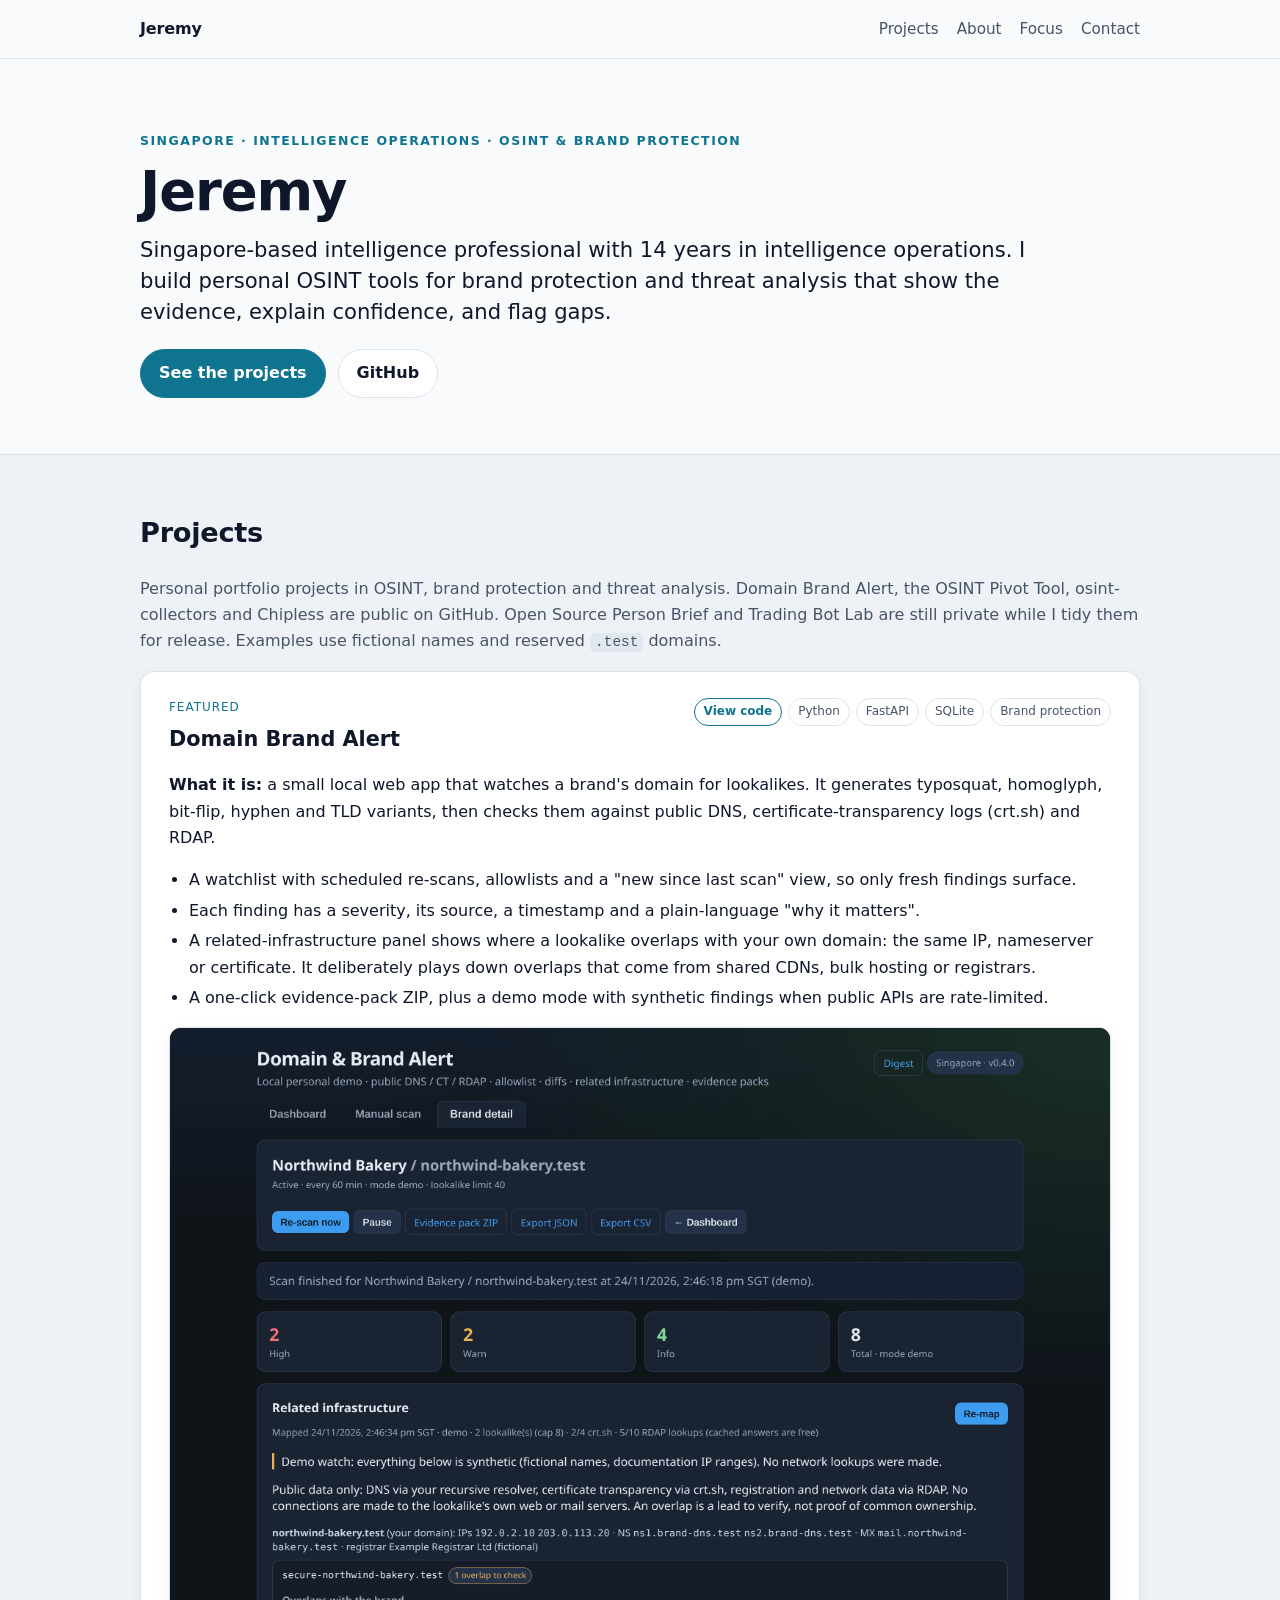
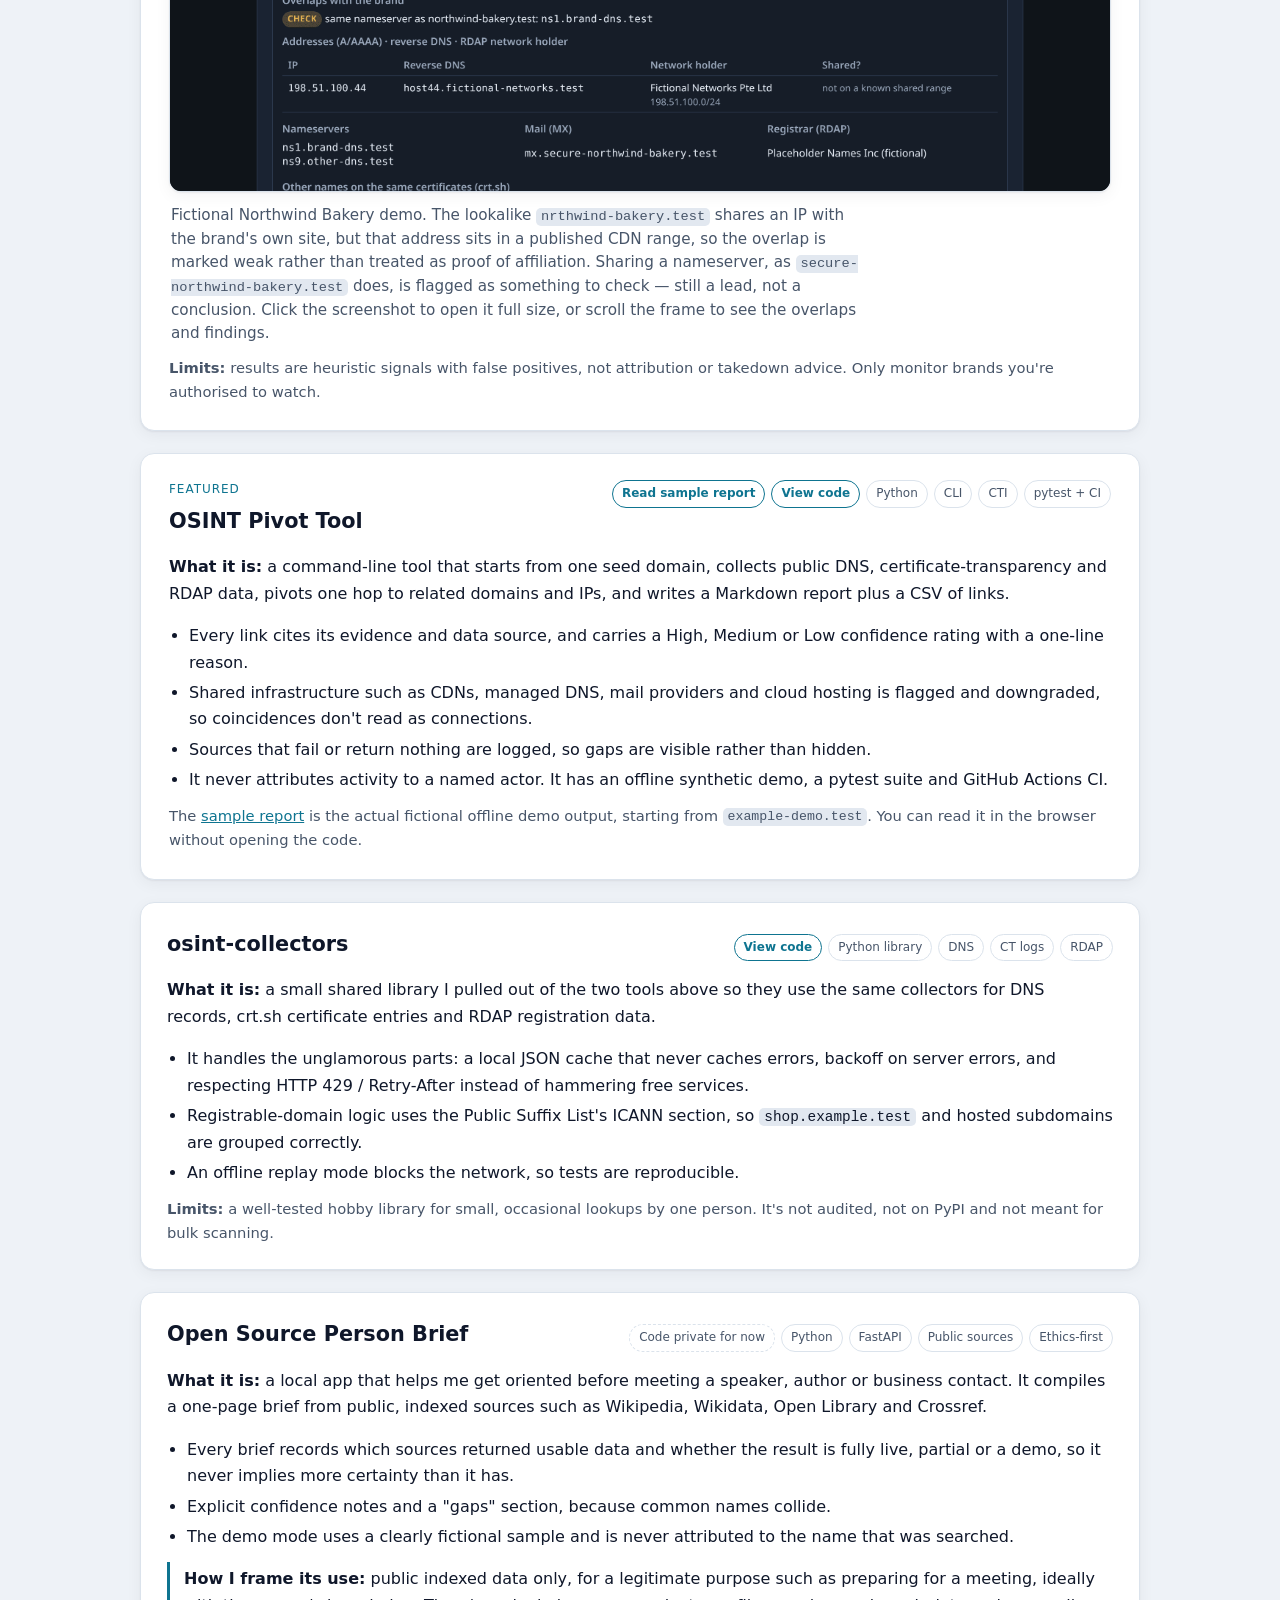
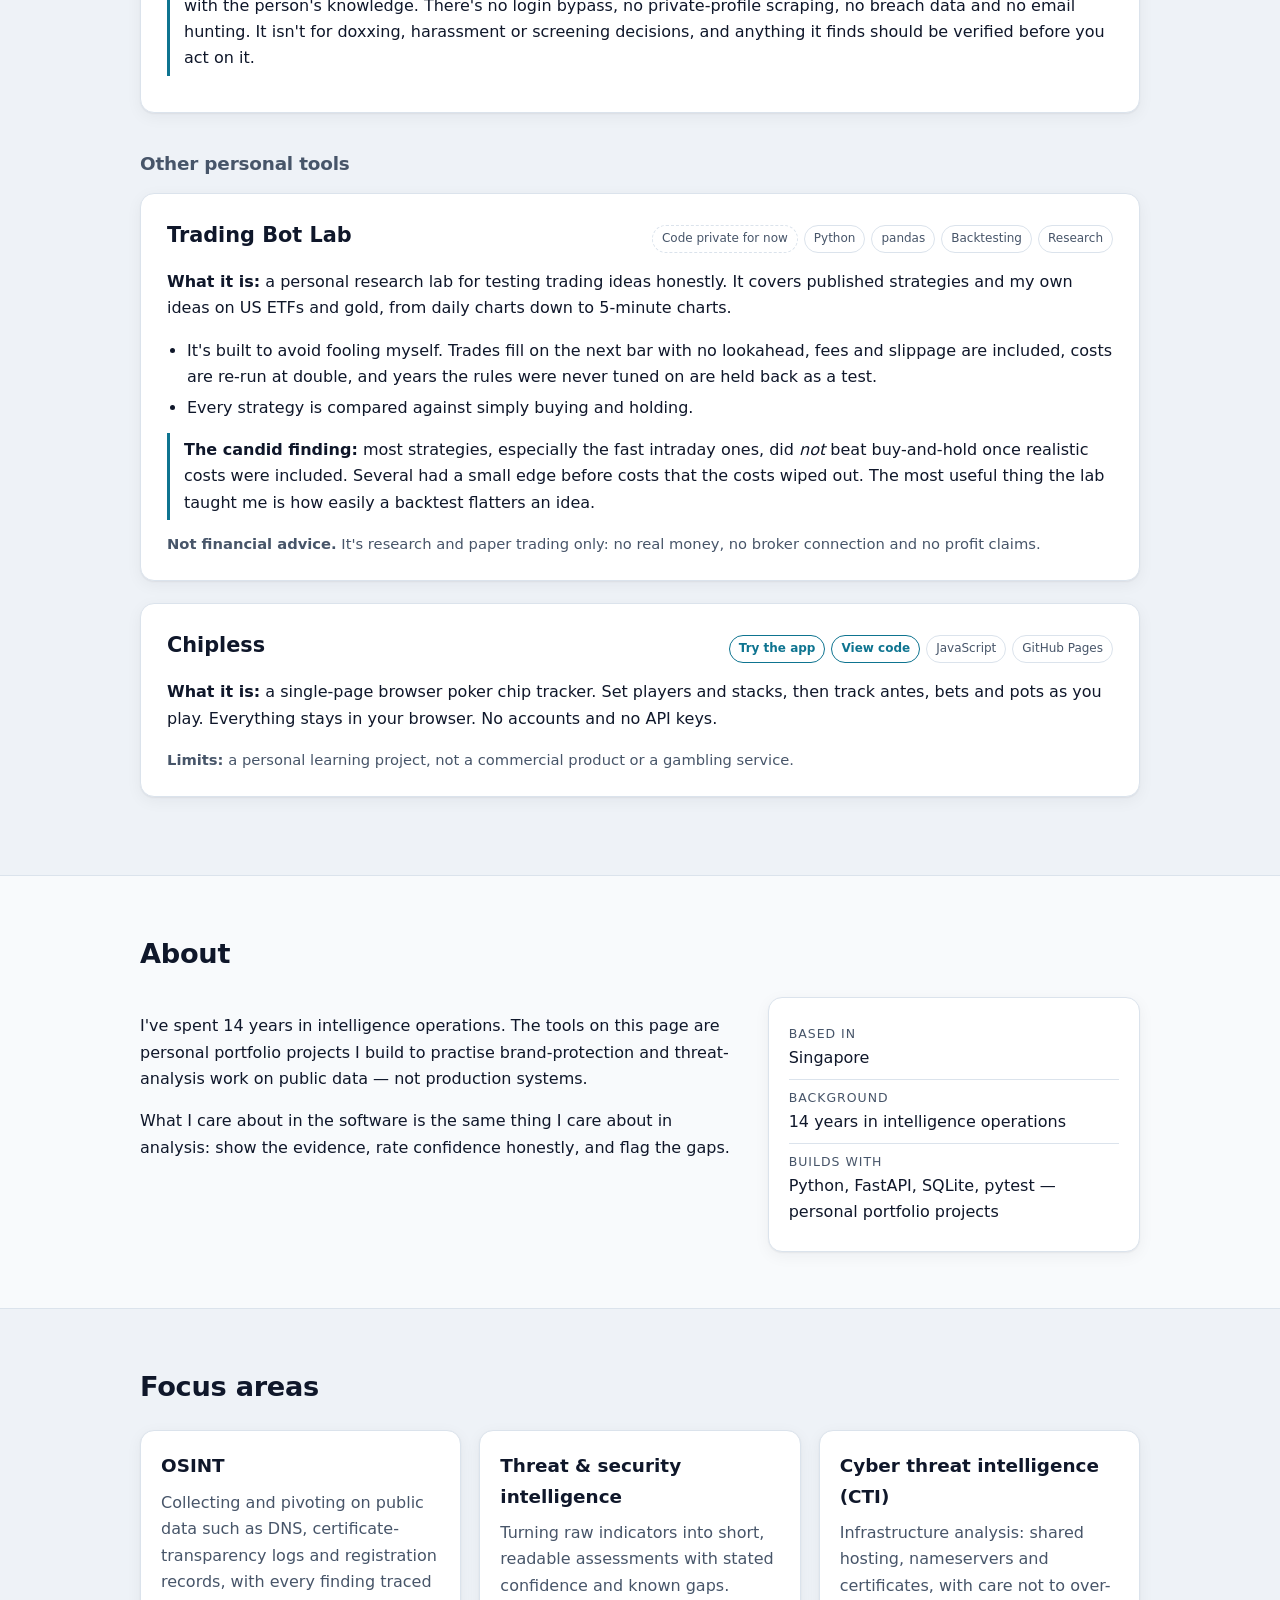
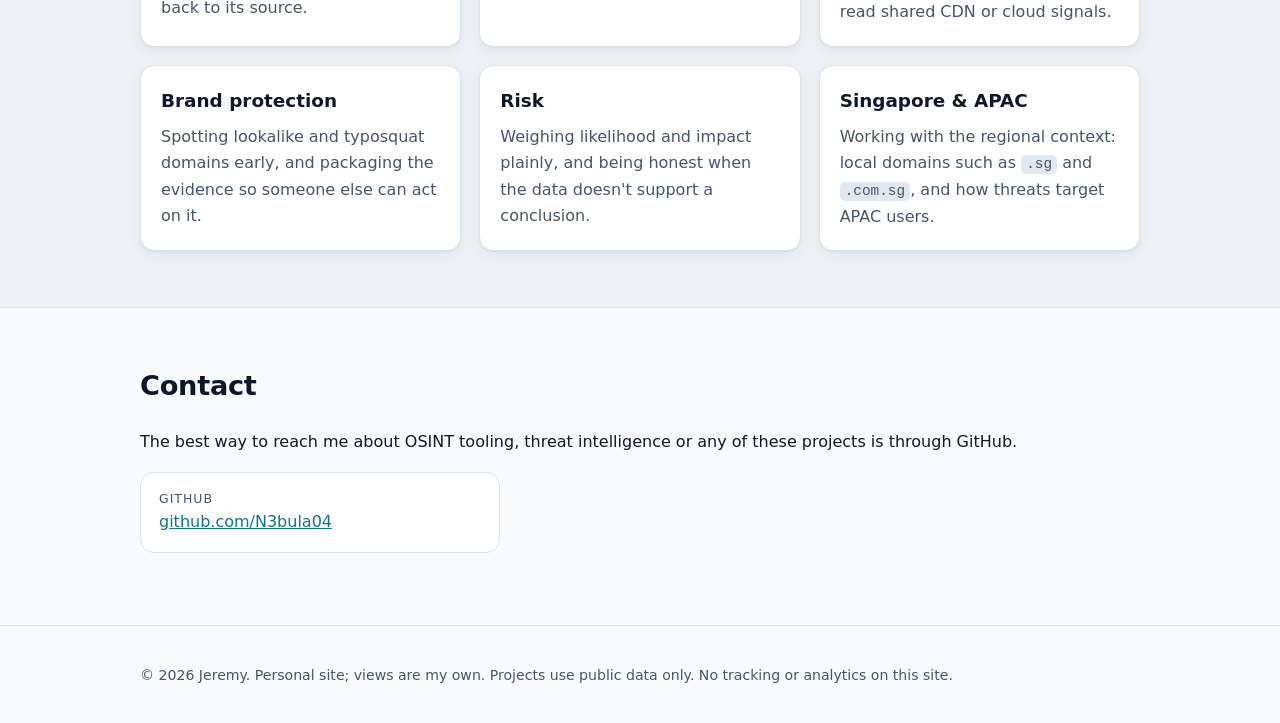
==== commit b4d251ac: "Lead the site with experience, a Brand Alert demo, and a readable Pivot report Rewrite the opening a" ====
--- a/index.html
+++ b/index.html
@@ -3,8 +3,8 @@
 <head>
 <meta charset="utf-8">
 <meta name="viewport" content="width=device-width, initial-scale=1">
-<title>Jeremy | OSINT &amp; threat intelligence projects</title>
-<meta name="description" content="Personal site of Jeremy, Singapore: OSINT, threat intelligence and brand-protection side projects built on public data.">
+<title>Jeremy | OSINT, brand protection &amp; threat analysis</title>
+<meta name="description" content="Singapore-based intelligence professional with 14 years in intelligence operations. Personal OSINT tools for brand protection and threat analysis that show the evidence, explain confidence, and flag gaps.">
 <meta name="color-scheme" content="light dark">
 <!-- No analytics, no tracking scripts, no external fonts. -->
 <link rel="stylesheet" href="style.css">
@@ -16,9 +16,9 @@
   <nav class="wrap nav" aria-label="Main">
     <a class="brand" href="#top">Jeremy</a>
     <ul>
+      <li><a href="#projects">Projects</a></li>
       <li><a href="#about">About</a></li>
       <li><a href="#focus">Focus</a></li>
-      <li><a href="#projects">Projects</a></li>
       <li><a href="#contact">Contact</a></li>
     </ul>
   </nav>
@@ -27,13 +27,104 @@
 <main id="main">
 <section class="hero" id="top">
   <div class="wrap">
-    <p class="eyebrow">Singapore · OSINT · Threat intelligence</p>
+    <p class="eyebrow">Singapore · Intelligence operations · OSINT &amp; brand protection</p>
     <h1>Jeremy</h1>
-    <p class="tagline">I build small, careful tools that turn public data into clear, evidence-rated findings.</p>
-    <p class="lede">Personal projects in open-source intelligence, brand protection and risk, mostly in Python. The OSINT tools cite their sources, flag their own gaps, and never go past public data.</p>
+    <p class="tagline">Singapore-based intelligence professional with 14 years in intelligence operations. I build personal OSINT tools for brand protection and threat analysis that show the evidence, explain confidence, and flag gaps.</p>
     <div class="cta">
       <a class="btn primary" href="#projects">See the projects</a>
       <a class="btn" href="https://github.com/N3bula04" rel="me noopener">GitHub</a>
+    </div>
+  </div>
+</section>
+
+<section id="projects" class="band">
+  <div class="wrap section">
+    <h2>Projects</h2>
+    <p class="muted">Personal portfolio projects in OSINT, brand protection and threat analysis. Domain Brand Alert, the OSINT Pivot Tool, osint-collectors and Chipless are public on GitHub. Open Source Person Brief and Trading Bot Lab are still private while I tidy them for release. Examples use fictional names and reserved <code>.test</code> domains.</p>
+
+    <article class="project featured">
+      <header>
+        <div>
+          <p class="kicker">Featured</p>
+          <h3>Domain Brand Alert</h3>
+        </div>
+        <p class="tags"><a class="code-link" href="https://github.com/N3bula04/domain-brand-alert" rel="noopener" aria-label="View code for Domain Brand Alert">View code</a><span>Python</span><span>FastAPI</span><span>SQLite</span><span>Brand protection</span></p>
+      </header>
+      <p><strong>What it is:</strong> a small local web app that watches a brand's domain for lookalikes. It generates typosquat, homoglyph, bit-flip, hyphen and TLD variants, then checks them against public DNS, certificate-transparency logs (crt.sh) and RDAP.</p>
+      <ul>
+        <li>A watchlist with scheduled re-scans, allowlists and a "new since last scan" view, so only fresh findings surface.</li>
+        <li>Each finding has a severity, its source, a timestamp and a plain-language "why it matters".</li>
+        <li>A related-infrastructure panel shows where a lookalike overlaps with your own domain: the same IP, nameserver or certificate. It deliberately plays down overlaps that come from shared CDNs, bulk hosting or registrars.</li>
+        <li>A one-click evidence-pack ZIP, plus a demo mode with synthetic findings when public APIs are rate-limited.</li>
+      </ul>
+      <figure class="project-figure">
+        <a href="assets/brand-alert-demo.png">
+          <img src="assets/brand-alert-demo.png" alt="Domain Brand Alert brand-detail view for the fictional Northwind Bakery demo on northwind-bakery.test. The dashboard shows two high, two warning and four info findings, and the related-infrastructure panel is open on two lookalikes: secure-northwind-bakery.test, flagged for a nameserver overlap to check, and nrthwind-bakery.test, whose shared IP and registrar are marked weak because they sit on shared CDN or registrar infrastructure." width="1280" height="2442">
+        </a>
+        <figcaption>Fictional Northwind Bakery demo. The lookalike <code>nrthwind-bakery.test</code> shares an IP with the brand's own site, but that address sits in a published CDN range, so the overlap is marked weak rather than treated as proof of affiliation. Sharing a nameserver, as <code>secure-northwind-bakery.test</code> does, is flagged as something to check — still a lead, not a conclusion. Click the screenshot to open it full size, or scroll the frame to see the overlaps and findings.</figcaption>
+      </figure>
+      <p class="limits"><strong>Limits:</strong> results are heuristic signals with false positives, not attribution or takedown advice. Only monitor brands you're authorised to watch.</p>
+    </article>
+
+    <article class="project featured">
+      <header>
+        <div>
+          <p class="kicker">Featured</p>
+          <h3>OSINT Pivot Tool</h3>
+        </div>
+        <p class="tags"><a class="code-link" href="samples/pivot-tool-report.html" aria-label="Read a sample OSINT Pivot Tool report">Read sample report</a><a class="code-link" href="https://github.com/N3bula04/osint-pivot-tool" rel="noopener" aria-label="View code for OSINT Pivot Tool">View code</a><span>Python</span><span>CLI</span><span>CTI</span><span>pytest + CI</span></p>
+      </header>
+      <p><strong>What it is:</strong> a command-line tool that starts from one seed domain, collects public DNS, certificate-transparency and RDAP data, pivots one hop to related domains and IPs, and writes a Markdown report plus a CSV of links.</p>
+      <ul>
+        <li>Every link cites its evidence and data source, and carries a High, Medium or Low confidence rating with a one-line reason.</li>
+        <li>Shared infrastructure such as CDNs, managed DNS, mail providers and cloud hosting is flagged and downgraded, so coincidences don't read as connections.</li>
+        <li>Sources that fail or return nothing are logged, so gaps are visible rather than hidden.</li>
+        <li>It never attributes activity to a named actor. It has an offline synthetic demo, a pytest suite and GitHub Actions CI.</li>
+      </ul>
+      <p class="limits">The <a href="samples/pivot-tool-report.html">sample report</a> is the actual fictional offline demo output, starting from <code>example-demo.test</code>. You can read it in the browser without opening the code.</p>
+    </article>
+
+    <article class="project">
+      <header><h3>osint-collectors</h3><p class="tags"><a class="code-link" href="https://github.com/N3bula04/osint-collectors" rel="noopener" aria-label="View code for osint-collectors">View code</a><span>Python library</span><span>DNS</span><span>CT logs</span><span>RDAP</span></p></header>
+      <p><strong>What it is:</strong> a small shared library I pulled out of the two tools above so they use the same collectors for DNS records, crt.sh certificate entries and RDAP registration data.</p>
+      <ul>
+        <li>It handles the unglamorous parts: a local JSON cache that never caches errors, backoff on server errors, and respecting HTTP 429 / Retry-After instead of hammering free services.</li>
+        <li>Registrable-domain logic uses the Public Suffix List's ICANN section, so <code>shop.example.test</code> and hosted subdomains are grouped correctly.</li>
+        <li>An offline replay mode blocks the network, so tests are reproducible.</li>
+      </ul>
+      <p class="limits"><strong>Limits:</strong> a well-tested hobby library for small, occasional lookups by one person. It's not audited, not on PyPI and not meant for bulk scanning.</p>
+    </article>
+
+    <article class="project">
+      <header><h3>Open Source Person Brief</h3><p class="tags"><span class="priv">Code private for now</span><span>Python</span><span>FastAPI</span><span>Public sources</span><span>Ethics-first</span></p></header>
+      <p><strong>What it is:</strong> a local app that helps me get oriented before meeting a speaker, author or business contact. It compiles a one-page brief from public, indexed sources such as Wikipedia, Wikidata, Open Library and Crossref.</p>
+      <ul>
+        <li>Every brief records which sources returned usable data and whether the result is fully live, partial or a demo, so it never implies more certainty than it has.</li>
+        <li>Explicit confidence notes and a "gaps" section, because common names collide.</li>
+        <li>The demo mode uses a clearly fictional sample and is never attributed to the name that was searched.</li>
+      </ul>
+      <div class="ethics">
+        <p><strong>How I frame its use:</strong> public indexed data only, for a legitimate purpose such as preparing for a meeting, ideally with the person's knowledge. There's no login bypass, no private-profile scraping, no breach data and no email hunting. It isn't for doxxing, harassment or screening decisions, and anything it finds should be verified before you act on it.</p>
+      </div>
+    </article>
+
+    <div class="other-tools">
+      <h3 class="other-heading">Other personal tools</h3>
+      <article class="project">
+        <header><h4>Trading Bot Lab</h4><p class="tags"><span class="priv">Code private for now</span><span>Python</span><span>pandas</span><span>Backtesting</span><span>Research</span></p></header>
+        <p><strong>What it is:</strong> a personal research lab for testing trading ideas honestly. It covers published strategies and my own ideas on US ETFs and gold, from daily charts down to 5-minute charts.</p>
+        <ul>
+          <li>It's built to avoid fooling myself. Trades fill on the next bar with no lookahead, fees and slippage are included, costs are re-run at double, and years the rules were never tuned on are held back as a test.</li>
+          <li>Every strategy is compared against simply buying and holding.</li>
+        </ul>
+        <p class="finding"><strong>The candid finding:</strong> most strategies, especially the fast intraday ones, did <em>not</em> beat buy-and-hold once realistic costs were included. Several had a small edge before costs that the costs wiped out. The most useful thing the lab taught me is how easily a backtest flatters an idea.</p>
+        <p class="limits"><strong>Not financial advice.</strong> It's research and paper trading only: no real money, no broker connection and no profit claims.</p>
+      </article>
+      <article class="project">
+        <header><h4>Chipless</h4><p class="tags"><a class="code-link" href="https://n3bula04.github.io/poker/" rel="noopener" aria-label="Try the Chipless app">Try the app</a><a class="code-link" href="https://github.com/N3bula04/poker" rel="noopener" aria-label="View code for Chipless">View code</a><span>JavaScript</span><span>GitHub Pages</span></p></header>
+        <p><strong>What it is:</strong> a single-page browser poker chip tracker. Set players and stacks, then track antes, bets and pots as you play. Everything stays in your browser. No accounts and no API keys.</p>
+        <p class="limits"><strong>Limits:</strong> a personal learning project, not a commercial product or a gambling service.</p>
+      </article>
     </div>
   </div>
 </section>
@@ -42,13 +133,13 @@
   <h2>About</h2>
   <div class="about">
     <div>
-      <p>Singapore-based, interested in OSINT, threat intelligence and brand protection. I build small open-source tools on public data as personal projects.</p>
-      <p>These are learning and portfolio projects, not production systems. I care most about showing my sources, rating confidence honestly, and writing documentation that a non-technical reader can follow.</p>
+      <p>I've spent 14 years in intelligence operations. The tools on this page are personal portfolio projects I build to practise brand-protection and threat-analysis work on public data — not production systems.</p>
+      <p>What I care about in the software is the same thing I care about in analysis: show the evidence, rate confidence honestly, and flag the gaps.</p>
     </div>
     <ul class="facts">
       <li><span>Based in</span> Singapore</li>
-      <li><span>Interests</span> OSINT, threat intelligence, brand protection, risk</li>
-      <li><span>Builds with</span> Python, FastAPI, SQLite, pytest</li>
+      <li><span>Background</span> 14 years in intelligence operations</li>
+      <li><span>Builds with</span> Python, FastAPI, SQLite, pytest — personal portfolio projects</li>
     </ul>
   </div>
 </section>
@@ -62,90 +153,10 @@
       <article class="card"><h3>Cyber threat intelligence (CTI)</h3><p>Infrastructure analysis: shared hosting, nameservers and certificates, with care not to over-read shared CDN or cloud signals.</p></article>
       <article class="card"><h3>Brand protection</h3><p>Spotting lookalike and typosquat domains early, and packaging the evidence so someone else can act on it.</p></article>
       <article class="card"><h3>Risk</h3><p>Weighing likelihood and impact plainly, and being honest when the data doesn't support a conclusion.</p></article>
-      <article class="card"><h3>Singapore &amp; APAC</h3><p>Interested in the regional context: local domains such as <code>.sg</code> and <code>.com.sg</code>, and how threats target APAC users.</p></article>
+      <article class="card"><h3>Singapore &amp; APAC</h3><p>Working with the regional context: local domains such as <code>.sg</code> and <code>.com.sg</code>, and how threats target APAC users.</p></article>
     </div>
   </div>
 </section>
-
-<section id="projects" class="wrap section">
-  <h2>Projects</h2>
-  <p class="muted">Personal side projects. Domain Brand Alert, the OSINT Pivot Tool, osint-collectors and Chipless are public on GitHub. Open Source Person Brief and Trading Bot Lab are still private while I tidy them for release. Examples below use fictional names and reserved <code>.test</code> domains.</p>
-
-  <article class="project">
-    <header><h3>Domain Brand Alert</h3><p class="tags"><a class="code-link" href="https://github.com/N3bula04/domain-brand-alert" rel="noopener" aria-label="View code for Domain Brand Alert">View code</a><span>Python</span><span>FastAPI</span><span>SQLite</span><span>Brand protection</span></p></header>
-    <p><strong>What it is:</strong> a small local web app that watches a brand's domain for lookalikes. It generates typosquat, homoglyph, bit-flip, hyphen and TLD variants, then checks them against public DNS, certificate-transparency logs (crt.sh) and RDAP.</p>
-    <ul>
-      <li>A watchlist with scheduled re-scans, allowlists and a "new since last scan" view, so only fresh findings surface.</li>
-      <li>Each finding has a severity, its source, a timestamp and a plain-language "why it matters".</li>
-      <li>A related-infrastructure panel shows where a lookalike overlaps with your own domain: the same IP, nameserver or certificate. It deliberately plays down overlaps that come from shared CDNs, bulk hosting or registrars.</li>
-      <li>A one-click evidence-pack ZIP, plus a demo mode with synthetic findings when public APIs are rate-limited.</li>
-    </ul>
-    <div class="example">
-      <p class="ex-title">Fictional example</p>
-      <pre><code>watch: northwind-bakery.test
-HIGH  northwlnd-bakery.test   homoglyph (i→l)   resolves · new cert in CT log
-WARN  northwind-bakery-login.test  prefix/suffix     resolves · shares nameserver
-INFO  nortwind-bakery.test    missing letter    registered · no DNS</code></pre>
-    </div>
-    <p class="limits"><strong>Limits:</strong> results are heuristic signals with false positives, not attribution or takedown advice. Only monitor brands you're authorised to watch.</p>
-  </article>
-
-  <article class="project">
-    <header><h3>OSINT Pivot Tool</h3><p class="tags"><a class="code-link" href="https://github.com/N3bula04/osint-pivot-tool" rel="noopener" aria-label="View code for OSINT Pivot Tool">View code</a><span>Python</span><span>CLI</span><span>CTI</span><span>pytest + CI</span></p></header>
-    <p><strong>What it is:</strong> a command-line tool that starts from one seed domain, collects public DNS, certificate-transparency and RDAP data, pivots one hop to related domains and IPs, and writes a Markdown report plus a CSV of links.</p>
-    <ul>
-      <li>Every link cites its evidence and data source, and carries a High, Medium or Low confidence rating with a one-line reason.</li>
-      <li>Shared infrastructure such as CDNs, managed DNS, mail providers and cloud hosting is flagged and downgraded, so coincidences don't read as connections.</li>
-      <li>Sources that fail or return nothing are logged, so gaps are visible rather than hidden.</li>
-      <li>It never attributes activity to a named actor. It has an offline synthetic demo, a pytest suite and GitHub Actions CI.</li>
-    </ul>
-  </article>
-
-  <article class="project">
-    <header><h3>osint-collectors</h3><p class="tags"><a class="code-link" href="https://github.com/N3bula04/osint-collectors" rel="noopener" aria-label="View code for osint-collectors">View code</a><span>Python library</span><span>DNS</span><span>CT logs</span><span>RDAP</span></p></header>
-    <p><strong>What it is:</strong> a small shared library I pulled out of the two tools above so they use the same collectors for DNS records, crt.sh certificate entries and RDAP registration data.</p>
-    <ul>
-      <li>It handles the unglamorous parts: a local JSON cache that never caches errors, backoff on server errors, and respecting HTTP 429 / Retry-After instead of hammering free services.</li>
-      <li>Registrable-domain logic uses the Public Suffix List's ICANN section, so <code>shop.example.test</code> and hosted subdomains are grouped correctly.</li>
-      <li>An offline replay mode blocks the network, so tests are reproducible.</li>
-    </ul>
-    <p class="limits"><strong>Limits:</strong> a well-tested hobby library for small, occasional lookups by one person. It's not audited, not on PyPI and not meant for bulk scanning.</p>
-  </article>
-
-  <article class="project">
-    <header><h3>Open Source Person Brief</h3><p class="tags"><span class="priv">Code private for now</span><span>Python</span><span>FastAPI</span><span>Public sources</span><span>Ethics-first</span></p></header>
-    <p><strong>What it is:</strong> a local app that helps me get oriented before meeting a speaker, author or business contact. It compiles a one-page brief from public, indexed sources such as Wikipedia, Wikidata, Open Library and Crossref.</p>
-    <ul>
-      <li>Every brief records which sources returned usable data and whether the result is fully live, partial or a demo, so it never implies more certainty than it has.</li>
-      <li>Explicit confidence notes and a "gaps" section, because common names collide.</li>
-      <li>The demo mode uses a clearly fictional sample and is never attributed to the name that was searched.</li>
-    </ul>
-    <div class="ethics">
-      <p><strong>How I frame its use:</strong> public indexed data only, for a legitimate purpose such as preparing for a meeting, ideally with the person's knowledge. There's no login bypass, no private-profile scraping, no breach data and no email hunting. It isn't for doxxing, harassment or screening decisions, and anything it finds should be verified before you act on it.</p>
-    </div>
-  </article>
-
-  <article class="project">
-    <header><h3>Trading Bot Lab</h3><p class="tags"><span class="priv">Code private for now</span><span>Python</span><span>pandas</span><span>Backtesting</span><span>Research</span></p></header>
-    <p><strong>What it is:</strong> a personal research lab for testing trading ideas honestly. It covers published strategies and my own ideas on US ETFs and gold, from daily charts down to 5-minute charts.</p>
-    <ul>
-      <li>It's built to avoid fooling myself. Trades fill on the next bar with no lookahead, fees and slippage are included, costs are re-run at double, and years the rules were never tuned on are held back as a test.</li>
-      <li>Every strategy is compared against simply buying and holding.</li>
-    </ul>
-    <p class="finding"><strong>The candid finding:</strong> most strategies, especially the fast intraday ones, did <em>not</em> beat buy-and-hold once realistic costs were included. Several had a small edge before costs that the costs wiped out. The most useful thing the lab taught me is how easily a backtest flatters an idea.</p>
-    <p class="limits"><strong>Not financial advice.</strong> It's research and paper trading only: no real money, no broker connection and no profit claims.</p>
-  </article>
-
-  <div class="other-tools">
-    <p class="other-heading">Other personal tools</p>
-    <article class="project">
-      <header><h3>Chipless</h3><p class="tags"><a class="code-link" href="https://n3bula04.github.io/poker/" rel="noopener" aria-label="Try the Chipless app">Try the app</a><a class="code-link" href="https://github.com/N3bula04/poker" rel="noopener" aria-label="View code for Chipless">View code</a><span>JavaScript</span><span>GitHub Pages</span></p></header>
-      <p><strong>What it is:</strong> a single-page browser poker chip tracker. Set players and stacks, then track antes, bets and pots as you play. Everything stays in your browser. No accounts and no API keys.</p>
-      <p class="limits"><strong>Limits:</strong> a personal learning project, not a commercial product or a gambling service.</p>
-    </article>
-  </div>
-</section>
-
 
 <section id="contact" class="wrap section">
   <h2>Contact</h2>
--- a/style.css
+++ b/style.css
@@ -29,7 +29,7 @@
 .hero{padding:72px 0 56px}
 .eyebrow{text-transform:uppercase;letter-spacing:.12em;font-size:.78rem;color:var(--accent);font-weight:600;margin:0 0 10px}
 h1{font-size:clamp(2.2rem,6vw,3.4rem);line-height:1.1;margin:0 0 14px;letter-spacing:-.02em}
-.tagline{font-size:clamp(1.15rem,2.6vw,1.4rem);margin:0 0 12px;max-width:40ch;font-weight:500}
+.tagline{font-size:clamp(1.12rem,2.4vw,1.32rem);margin:0 0 22px;max-width:68ch;font-weight:500;line-height:1.45}
 .lede{color:var(--muted);max-width:62ch;margin:0 0 26px}
 .cta{display:flex;gap:12px;flex-wrap:wrap}
 .btn{display:inline-block;padding:10px 18px;border-radius:999px;border:1px solid var(--border);text-decoration:none;color:var(--text);font-weight:600;background:var(--surface)}
@@ -50,7 +50,7 @@
 .card p{margin:0;color:var(--muted)}
 .project{background:var(--surface);border:1px solid var(--border);border-radius:var(--radius);padding:24px 26px;margin:0 0 22px;box-shadow:var(--shadow)}
 .project header{display:flex;justify-content:space-between;align-items:baseline;gap:12px;flex-wrap:wrap;margin-bottom:6px}
-.project h3{font-size:1.3rem;margin:0}
+.project h3,.project h4{font-size:1.3rem;margin:0;font-weight:700}
 .tags{display:flex;gap:6px;flex-wrap:wrap;margin:0}
 .tags span{font-size:.75rem;padding:3px 9px;border-radius:999px;border:1px solid var(--border);color:var(--muted)}
 .project ul{padding-left:20px;margin:10px 0}
@@ -89,4 +89,154 @@
 .contact{grid-template-columns:minmax(0,360px)}
 
 .other-tools{margin-top:36px}
-.other-heading{font-size:1.05rem;color:var(--muted);font-weight:600;margin:0 0 14px;letter-spacing:0}
+.other-heading{font-size:1.15rem;color:var(--muted);font-weight:600;margin:0 0 14px;letter-spacing:-.01em}
+
+/* Featured project cards and demo figure */
+.project.featured{padding:26px 28px}
+.project.featured header{align-items:flex-start}
+.project .kicker{margin:0 0 4px!important}
+.project-figure{margin:16px 0 8px}
+.project-figure a{
+  display:block;
+  line-height:0;
+  max-height:min(820px, 85vh);
+  overflow:auto;
+  border:1px solid var(--border);
+  border-radius:12px;
+  box-shadow:var(--shadow);
+  background:#0f1419;
+  outline-offset:3px;
+}
+.project-figure img{
+  width:100%;
+  height:auto;
+  display:block;
+}
+.project-figure figcaption{
+  font-size:.95rem;
+  color:var(--muted);
+  margin:12px 2px 4px;
+  max-width:72ch;
+  line-height:1.55;
+}
+
+/* Sample report page */
+.report-page .report-hero{padding:36px 20px 12px}
+.report-page .back{margin:0 0 18px}
+.report-page .back a{color:var(--muted);text-decoration:none;font-weight:600}
+.report-page .back a:hover{color:var(--accent)}
+.report-page .report-hero h1{font-size:clamp(1.6rem,3.5vw,2.2rem);margin:0 0 12px}
+.report-page .report-body{padding:12px 20px 56px;max-width:1040px}
+.report-page .toc{
+  background:var(--surface);
+  border:1px solid var(--border);
+  border-radius:var(--radius);
+  padding:16px 20px;
+  margin:0 0 28px;
+  box-shadow:var(--shadow);
+}
+.report-page .toc p{margin:0 0 8px;font-size:.75rem;text-transform:uppercase;letter-spacing:.08em;color:var(--muted);font-weight:600}
+.report-page .toc ol{margin:0;padding-left:20px}
+.report-page .toc li{margin:4px 0}
+.report-page .banner{
+  background:var(--mark);
+  color:var(--mark-ink);
+  border-radius:var(--radius);
+  padding:16px 18px;
+  margin:0 0 32px;
+}
+.report-page .banner-label{
+  margin:0 0 8px;
+  font-size:.75rem;
+  font-weight:700;
+  text-transform:uppercase;
+  letter-spacing:.08em;
+}
+.report-page .banner p{margin:0 0 8px}
+.report-page .banner p:last-child{margin:0}
+.report-page section{margin:0 0 36px}
+.report-page h2{font-size:1.35rem;margin:0 0 14px}
+.report-page h3{font-size:1.08rem;margin:28px 0 12px}
+.report-page h3 .count{
+  display:inline-block;
+  margin-left:6px;
+  font-size:.75rem;
+  font-weight:600;
+  color:var(--muted);
+  border:1px solid var(--border);
+  border-radius:999px;
+  padding:1px 8px;
+  vertical-align:middle;
+}
+.meta-list{display:grid;gap:10px 24px;grid-template-columns:repeat(auto-fit,minmax(240px,1fr));margin:0}
+.meta-list > div{background:var(--surface);border:1px solid var(--border);border-radius:12px;padding:12px 14px}
+.meta-list dt{font-size:.75rem;text-transform:uppercase;letter-spacing:.08em;color:var(--muted);margin:0 0 2px}
+.meta-list dd{margin:0}
+.stats{display:grid;grid-template-columns:repeat(auto-fit,minmax(140px,1fr));gap:12px;margin:0 0 8px}
+.stat{background:var(--surface);border:1px solid var(--border);border-radius:var(--radius);padding:14px 16px;box-shadow:var(--shadow)}
+.stat-value{font-size:1.6rem;font-weight:700;letter-spacing:-.03em;margin:0;line-height:1.1}
+.stat-label{margin:6px 0 0;color:var(--muted);font-size:.85rem}
+.stat.high{border-color:color-mix(in srgb,#0f766e 45%,var(--border))}
+.stat.medium{border-color:color-mix(in srgb,#b45309 45%,var(--border))}
+.stat.low{border-color:color-mix(in srgb,#64748b 45%,var(--border))}
+.conf{
+  display:inline-block;
+  font-size:.72rem;
+  font-weight:700;
+  letter-spacing:.04em;
+  text-transform:uppercase;
+  border-radius:999px;
+  padding:2px 8px;
+  border:1px solid var(--border);
+}
+.conf.high{background:#ecfdf5;color:#065f46;border-color:#a7f3d0}
+.conf.medium{background:#fffbeb;color:#92400e;border-color:#fde68a}
+.conf.low{background:var(--band);color:var(--muted);border-color:var(--border)}
+@media (prefers-color-scheme: dark){
+  .conf.high{background:#06281f;color:#6ee7b7;border-color:#115e59}
+  .conf.medium{background:#3b2f0b;color:#fde68a;border-color:#78350f}
+  .conf.low{background:#1a2539;color:#cbd5e1;border-color:#22304a}
+}
+.link-grid{display:grid;gap:14px;margin:0 0 8px}
+.link-card{background:var(--surface);border:1px solid var(--border);border-radius:var(--radius);padding:16px 18px;box-shadow:var(--shadow)}
+.link-card header{display:flex;flex-wrap:wrap;gap:8px;align-items:center;margin:0 0 8px}
+.link-num{font-size:.8rem;color:var(--muted);font-weight:600}
+.link-type{margin-left:auto}
+.link-entities{margin:0 0 8px;font-weight:600}
+.link-entities .arrow{color:var(--muted);padding:0 6px;font-weight:500}
+.link-reason{margin:0 0 8px}
+.link-evidence,.link-source{margin:0 0 4px;font-size:.92rem;color:var(--muted)}
+.link-evidence .k,.link-source .k{
+  display:block;
+  font-size:.72rem;
+  text-transform:uppercase;
+  letter-spacing:.07em;
+  font-weight:600;
+  color:var(--muted);
+  margin-bottom:2px;
+}
+.table-wrap{overflow-x:auto;margin:12px 0;border:1px solid var(--border);border-radius:12px;background:var(--surface)}
+.table-wrap table{width:100%;border-collapse:collapse;font-size:.9rem}
+.table-wrap caption{text-align:left;padding:10px 14px;color:var(--muted);font-size:.85rem}
+.table-wrap th,.table-wrap td{padding:8px 12px;border-top:1px solid var(--border);text-align:left;vertical-align:top}
+.table-wrap thead th{background:var(--band);font-size:.75rem;text-transform:uppercase;letter-spacing:.05em;color:var(--muted);border-top:0}
+.table-wrap tr.gap-row{background:color-mix(in srgb,var(--mark) 45%,transparent)}
+.status{display:inline-block;font-size:.8rem}
+.status.ok{color:#047857;font-weight:600}
+.status.gap{color:#92400e;font-weight:600}
+@media (prefers-color-scheme: dark){
+  .status.ok{color:#6ee7b7}
+  .status.gap{color:#fde68a}
+}
+.as-table{margin:18px 0 0}
+.as-table summary{cursor:pointer;color:var(--accent);font-weight:600}
+.report-footnote{color:var(--muted);font-size:.9rem;margin:8px 0 0}
+@media (max-width:540px){
+  .project.featured{padding:18px}
+}
+
+.report-page .report-hero h1 code{white-space:nowrap;font-size:.88em;letter-spacing:0}
+.meta-list code,.link-evidence code,.link-entities code,.table-wrap code{overflow-wrap:anywhere;word-break:break-word}
+
+.table-wrap:focus{outline:2px solid var(--accent);outline-offset:2px}
+.meta-list code{word-break:break-all}
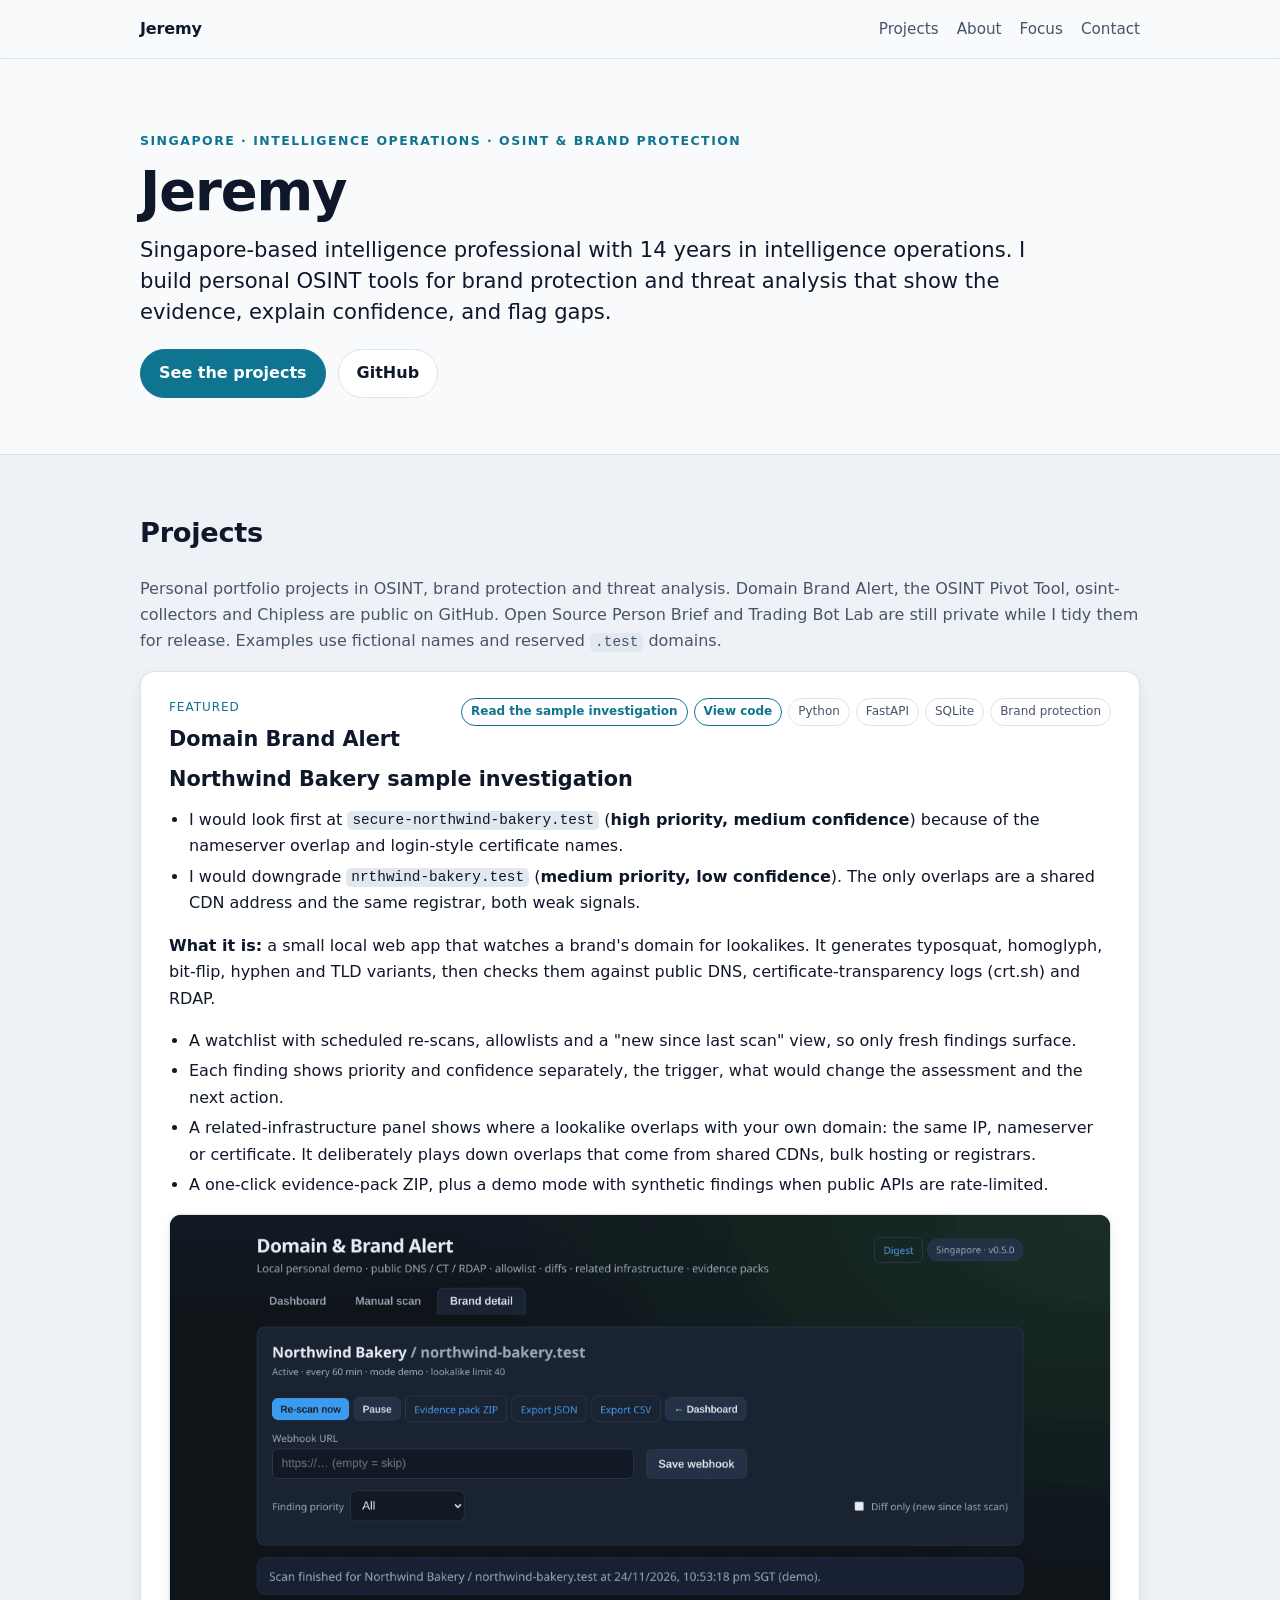
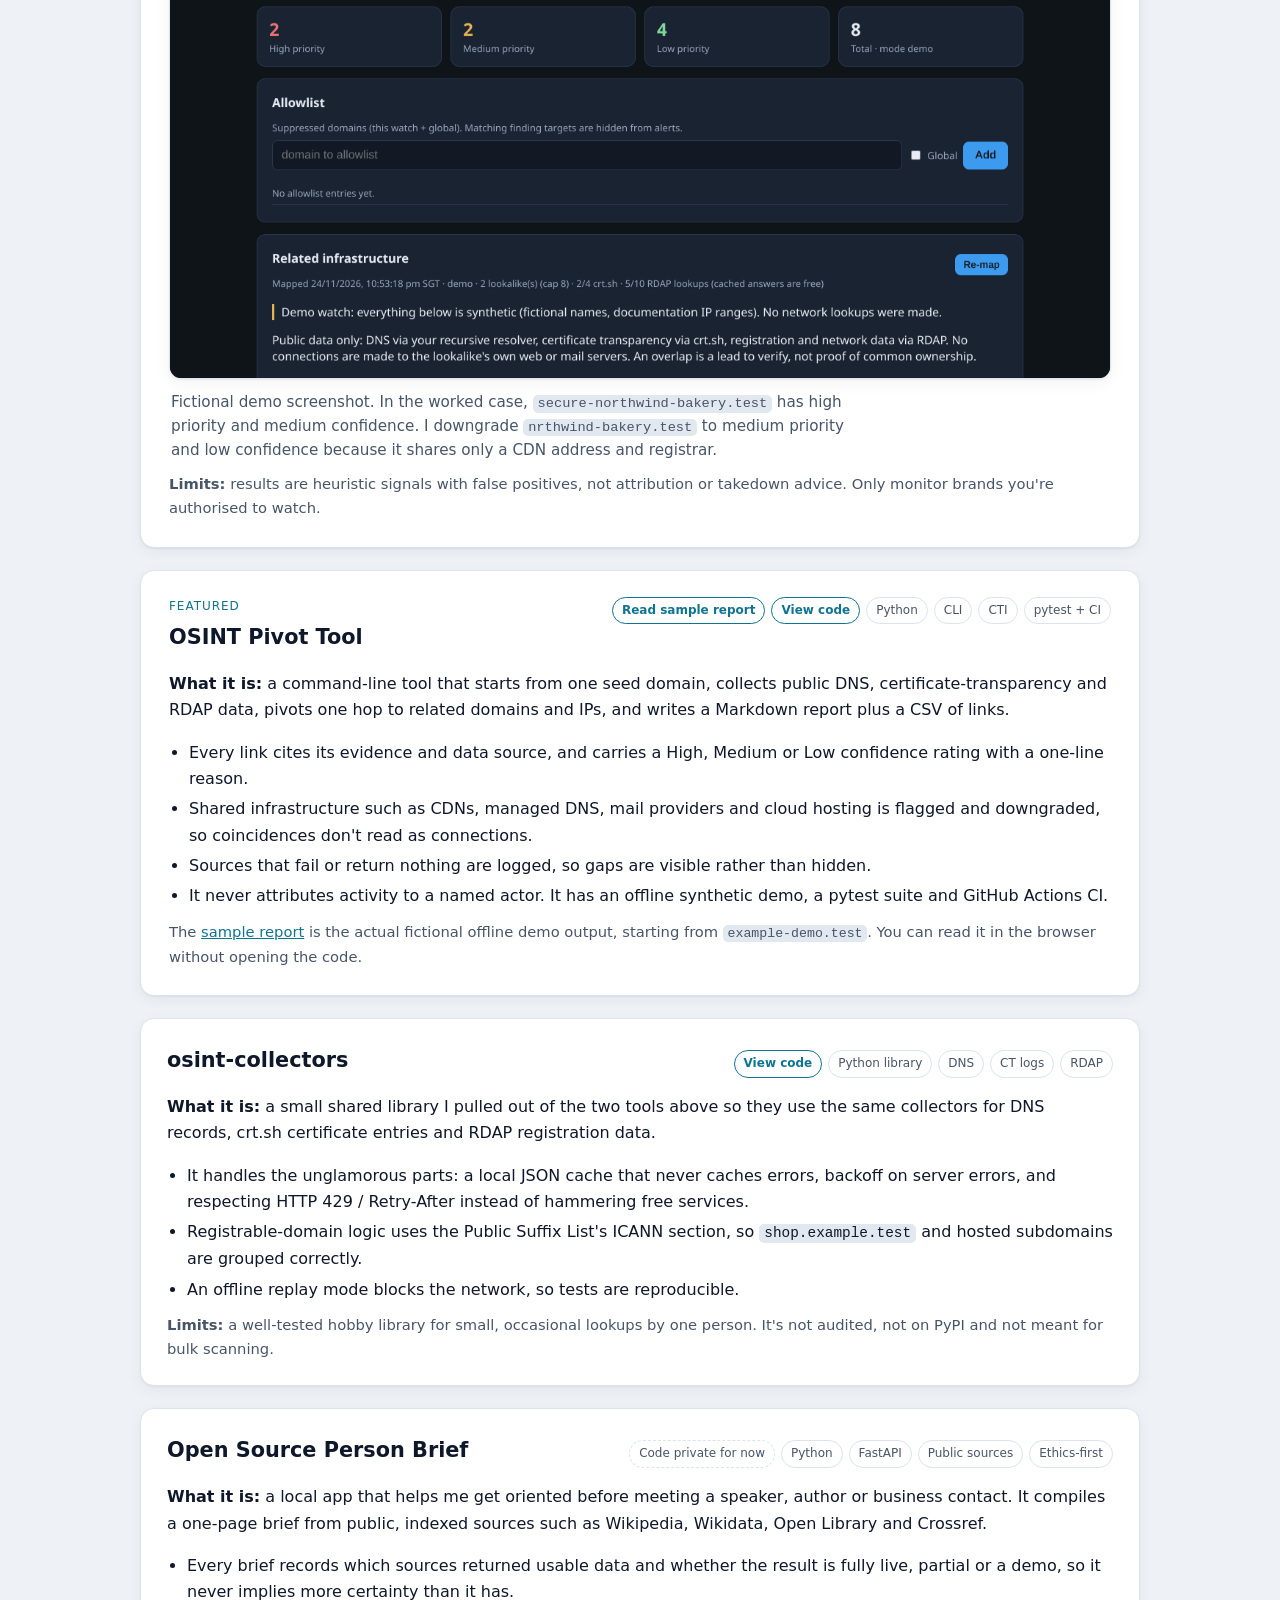
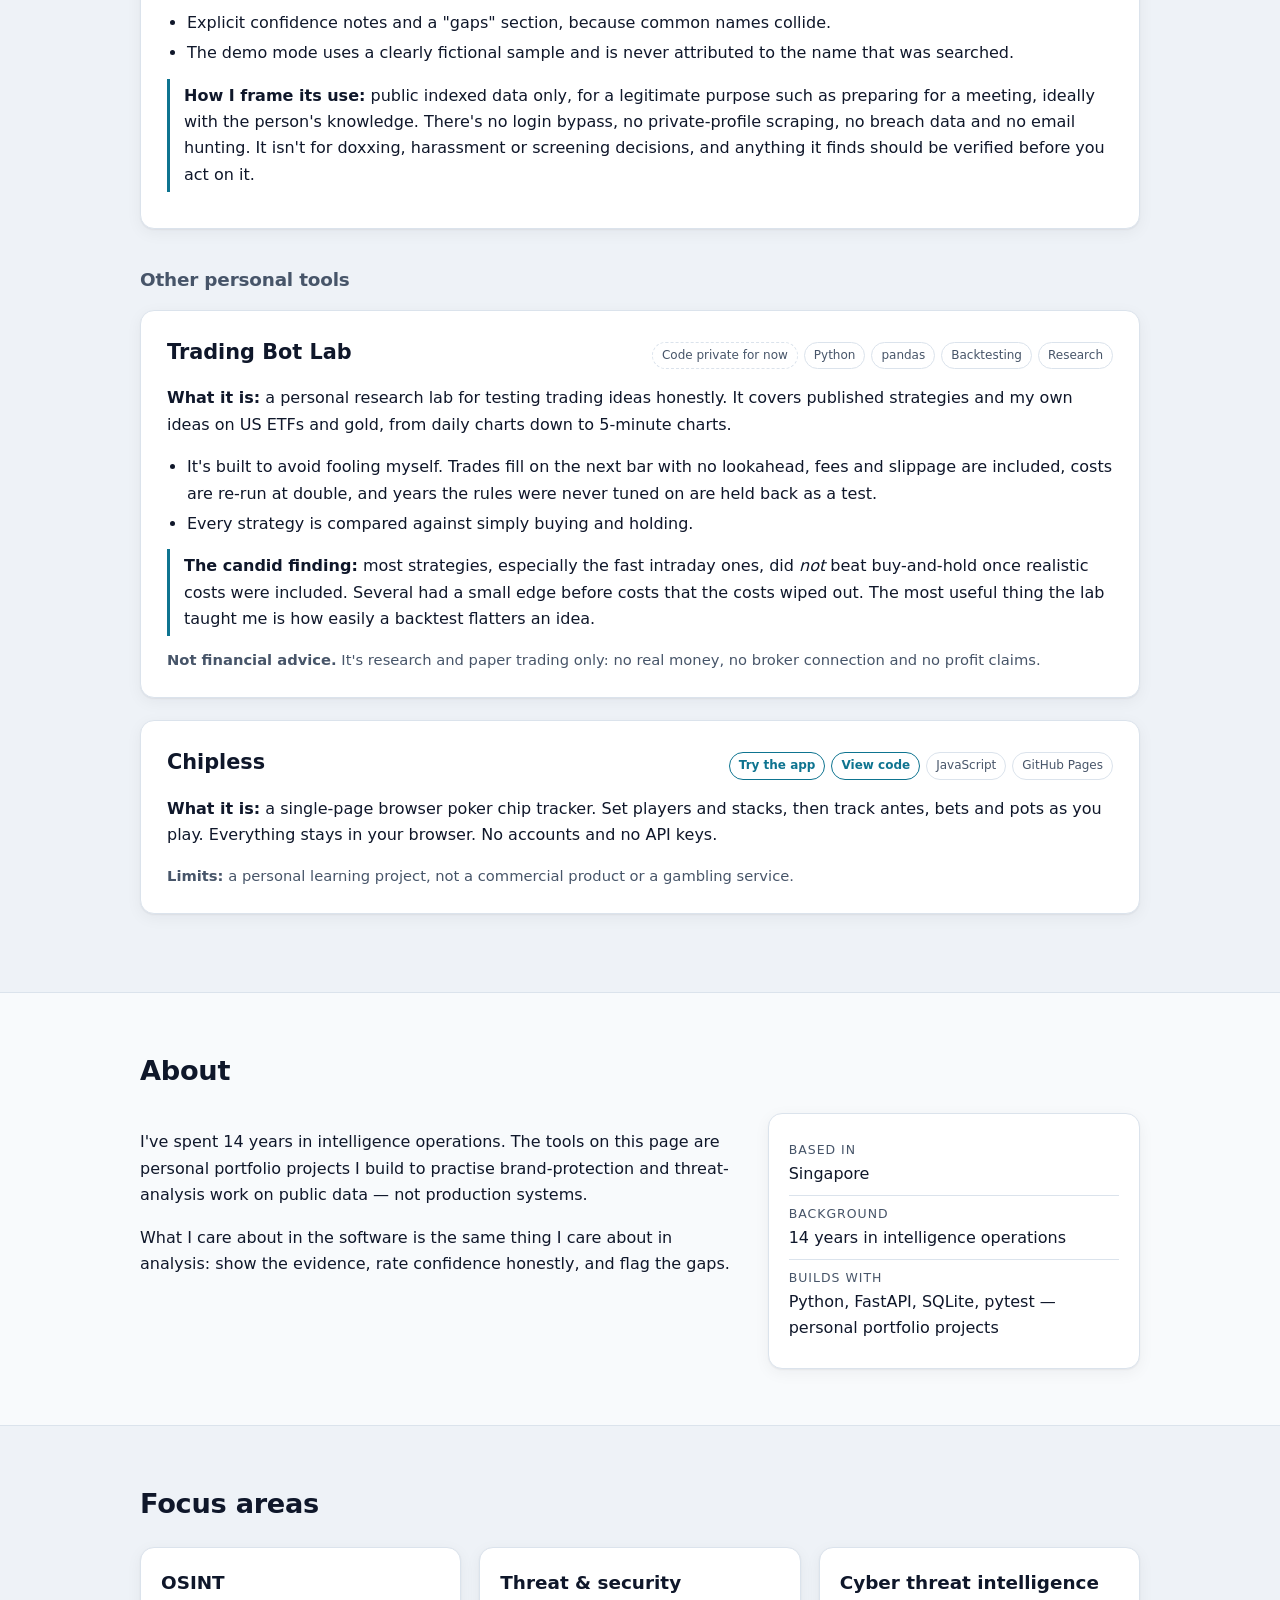
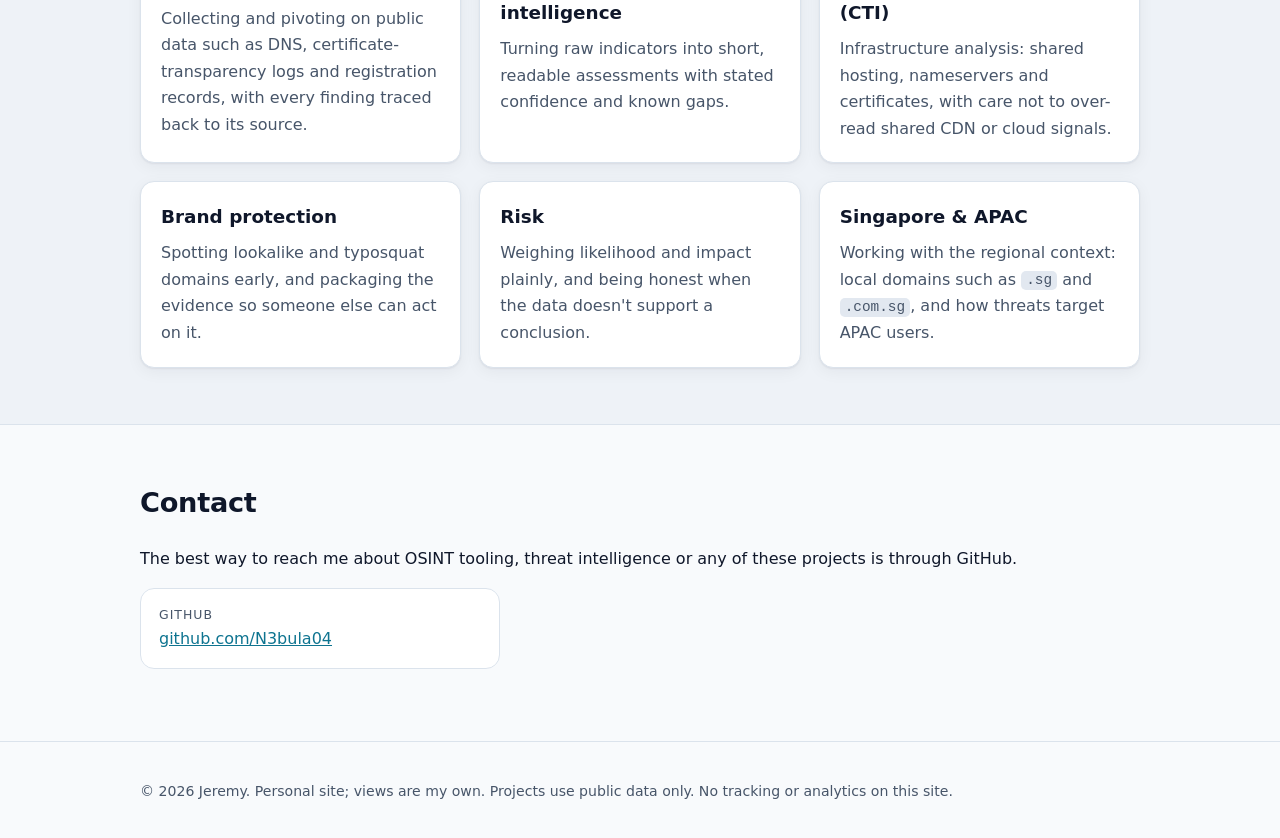
==== commit ff07bfce: "Feature the Northwind Bakery investigation on the homepage Add a short worked Domain Brand Alert cas" ====
--- a/index.html
+++ b/index.html
@@ -48,20 +48,25 @@
           <p class="kicker">Featured</p>
           <h3>Domain Brand Alert</h3>
         </div>
-        <p class="tags"><a class="code-link" href="https://github.com/N3bula04/domain-brand-alert" rel="noopener" aria-label="View code for Domain Brand Alert">View code</a><span>Python</span><span>FastAPI</span><span>SQLite</span><span>Brand protection</span></p>
+        <p class="tags"><a class="code-link" href="samples/northwind-investigation.html" aria-label="Read the sample investigation for Northwind Bakery">Read the sample investigation</a><a class="code-link" href="https://github.com/N3bula04/domain-brand-alert" rel="noopener" aria-label="View code for Domain Brand Alert">View code</a><span>Python</span><span>FastAPI</span><span>SQLite</span><span>Brand protection</span></p>
       </header>
+      <h4>Northwind Bakery sample investigation</h4>
+      <ul>
+        <li>I would look first at <code>secure-northwind-bakery.test</code> (<strong>high priority, medium confidence</strong>) because of the nameserver overlap and login-style certificate names.</li>
+        <li>I would downgrade <code>nrthwind-bakery.test</code> (<strong>medium priority, low confidence</strong>). The only overlaps are a shared CDN address and the same registrar, both weak signals.</li>
+      </ul>
       <p><strong>What it is:</strong> a small local web app that watches a brand's domain for lookalikes. It generates typosquat, homoglyph, bit-flip, hyphen and TLD variants, then checks them against public DNS, certificate-transparency logs (crt.sh) and RDAP.</p>
       <ul>
         <li>A watchlist with scheduled re-scans, allowlists and a "new since last scan" view, so only fresh findings surface.</li>
-        <li>Each finding has a severity, its source, a timestamp and a plain-language "why it matters".</li>
+        <li>Each finding shows priority and confidence separately, the trigger, what would change the assessment and the next action.</li>
         <li>A related-infrastructure panel shows where a lookalike overlaps with your own domain: the same IP, nameserver or certificate. It deliberately plays down overlaps that come from shared CDNs, bulk hosting or registrars.</li>
         <li>A one-click evidence-pack ZIP, plus a demo mode with synthetic findings when public APIs are rate-limited.</li>
       </ul>
       <figure class="project-figure">
         <a href="assets/brand-alert-demo.png">
-          <img src="assets/brand-alert-demo.png" alt="Domain Brand Alert brand-detail view for the fictional Northwind Bakery demo on northwind-bakery.test. The dashboard shows two high, two warning and four info findings, and the related-infrastructure panel is open on two lookalikes: secure-northwind-bakery.test, flagged for a nameserver overlap to check, and nrthwind-bakery.test, whose shared IP and registrar are marked weak because they sit on shared CDN or registrar infrastructure." width="1280" height="2442">
+          <img src="assets/brand-alert-demo.png" alt="Fictional Domain Brand Alert dashboard showing the nameserver overlap for secure-northwind-bakery.test (high priority, medium confidence in the worked case) and only shared CDN and registrar overlaps for nrthwind-bakery.test (medium priority, low confidence)" width="1280" height="4424">
         </a>
-        <figcaption>Fictional Northwind Bakery demo. The lookalike <code>nrthwind-bakery.test</code> shares an IP with the brand's own site, but that address sits in a published CDN range, so the overlap is marked weak rather than treated as proof of affiliation. Sharing a nameserver, as <code>secure-northwind-bakery.test</code> does, is flagged as something to check — still a lead, not a conclusion. Click the screenshot to open it full size, or scroll the frame to see the overlaps and findings.</figcaption>
+        <figcaption>Fictional demo screenshot. In the worked case, <code>secure-northwind-bakery.test</code> has high priority and medium confidence. I downgrade <code>nrthwind-bakery.test</code> to medium priority and low confidence because it shares only a CDN address and registrar.</figcaption>
       </figure>
       <p class="limits"><strong>Limits:</strong> results are heuristic signals with false positives, not attribution or takedown advice. Only monitor brands you're authorised to watch.</p>
     </article>
